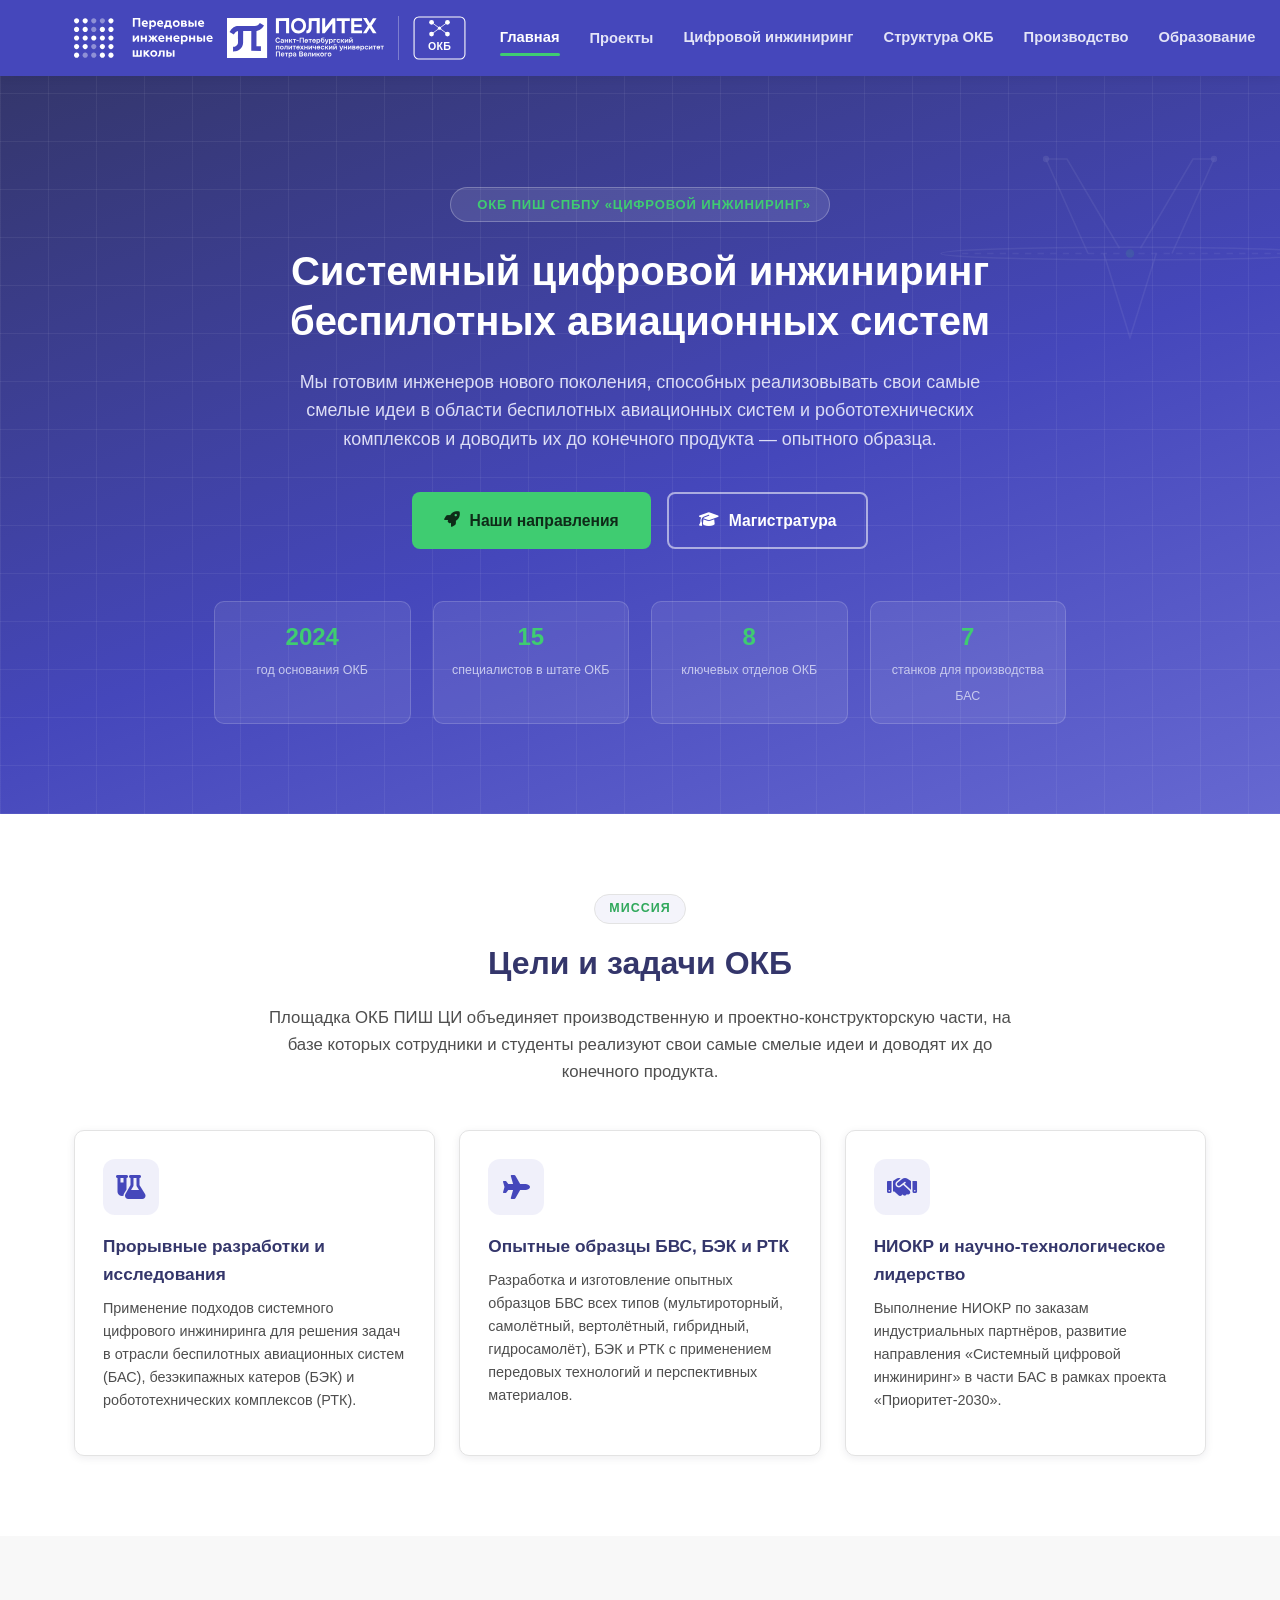
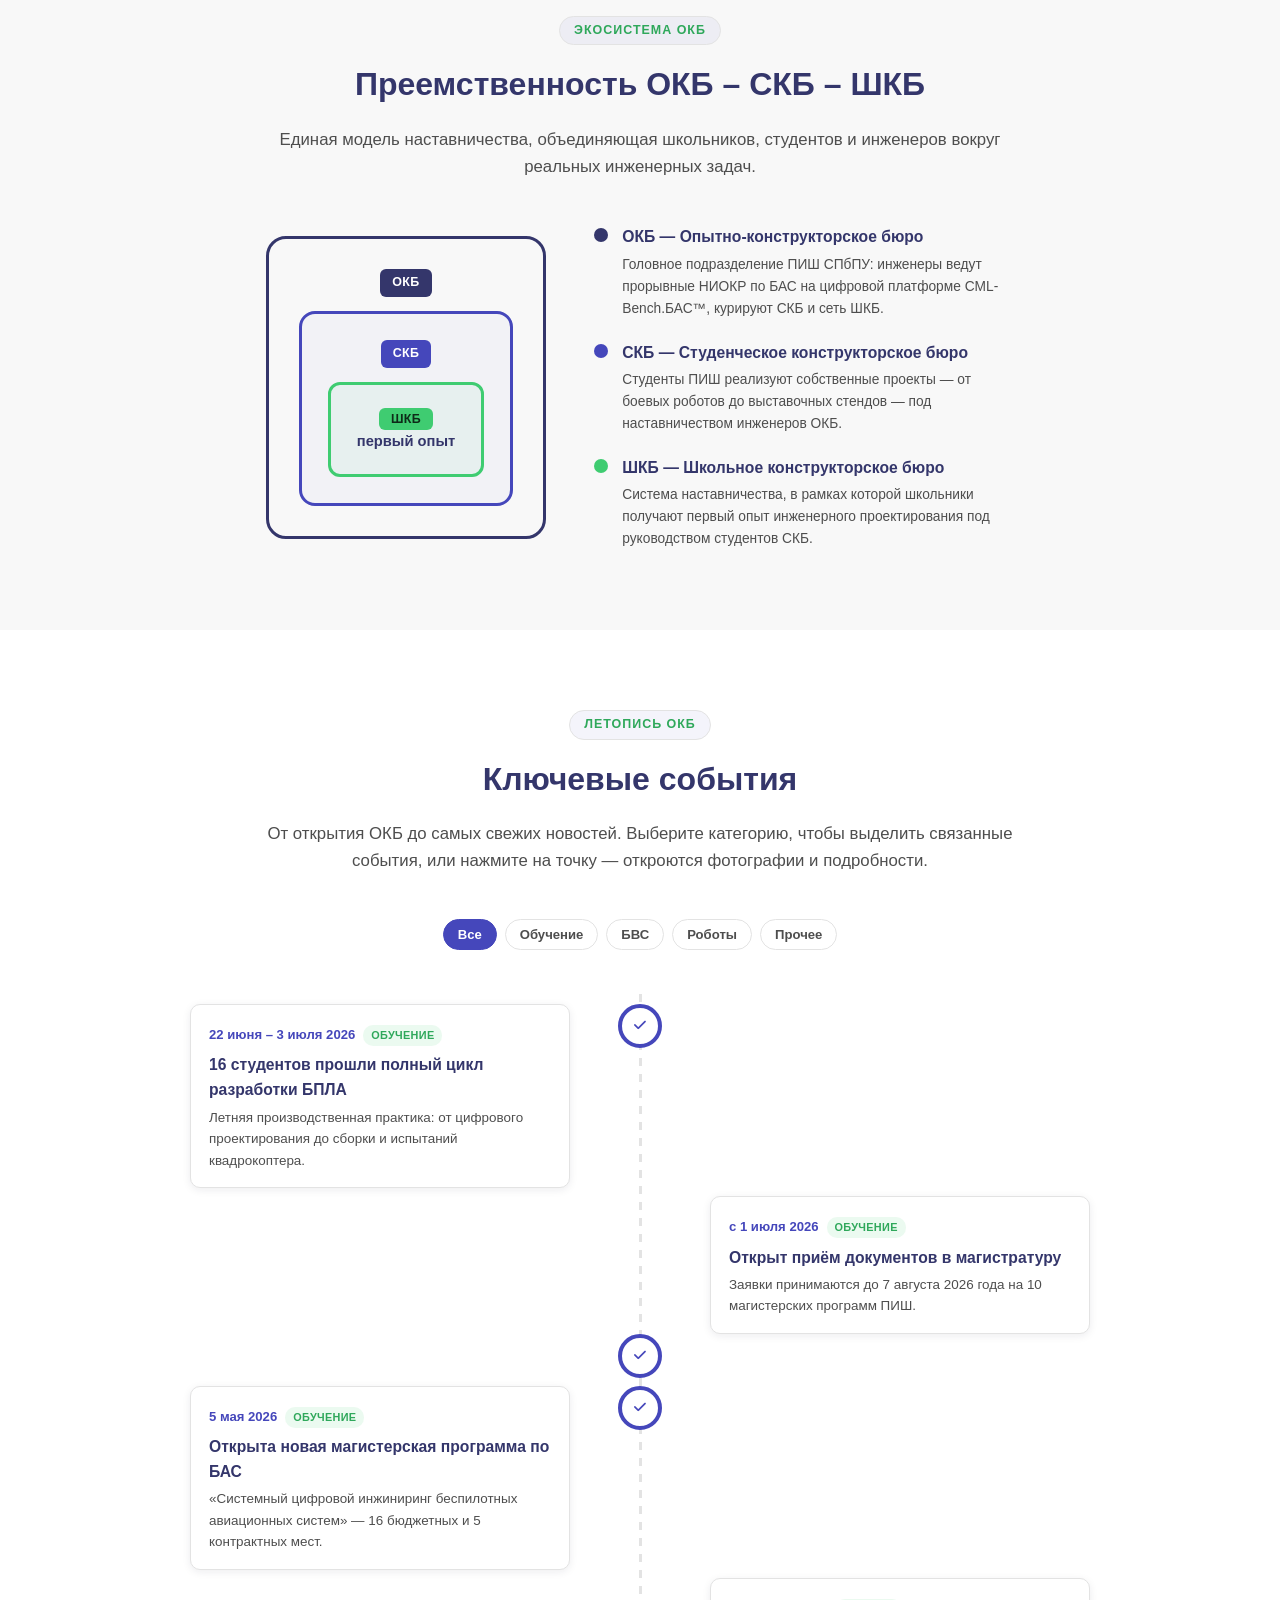
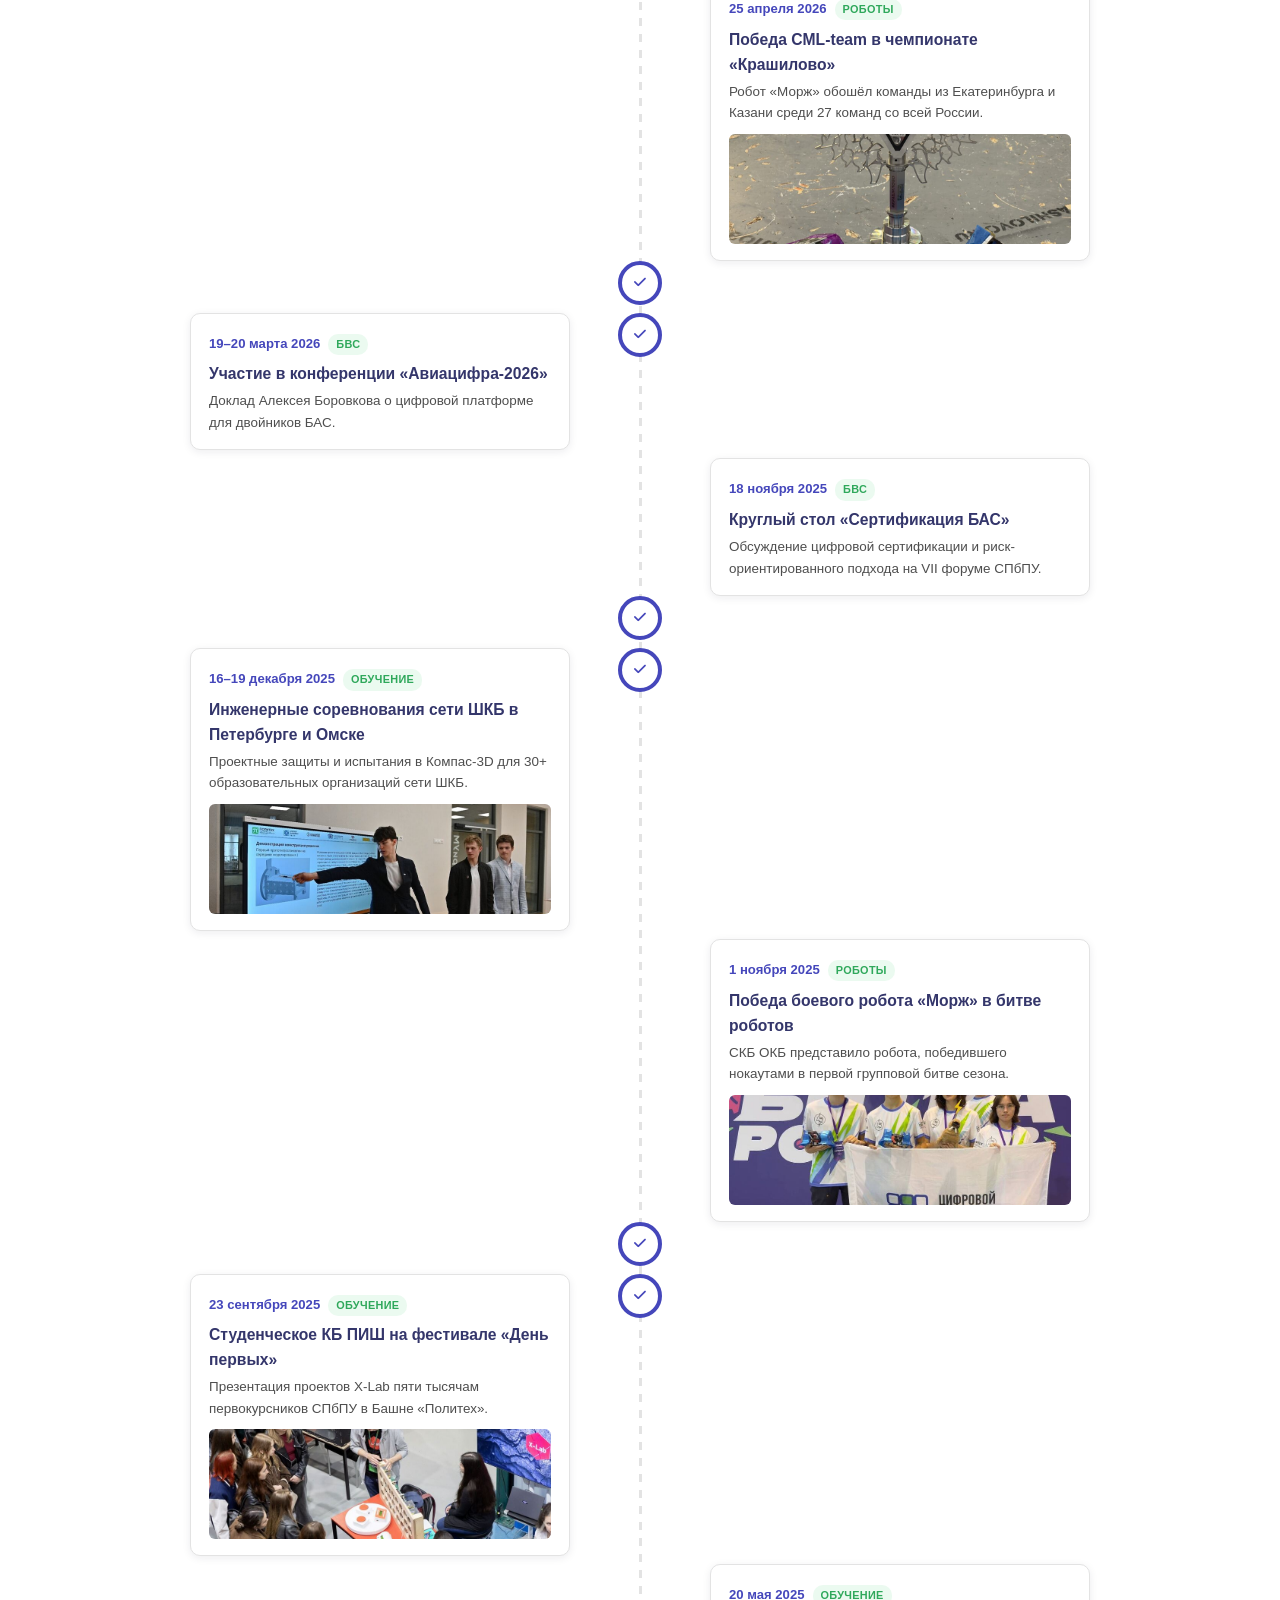
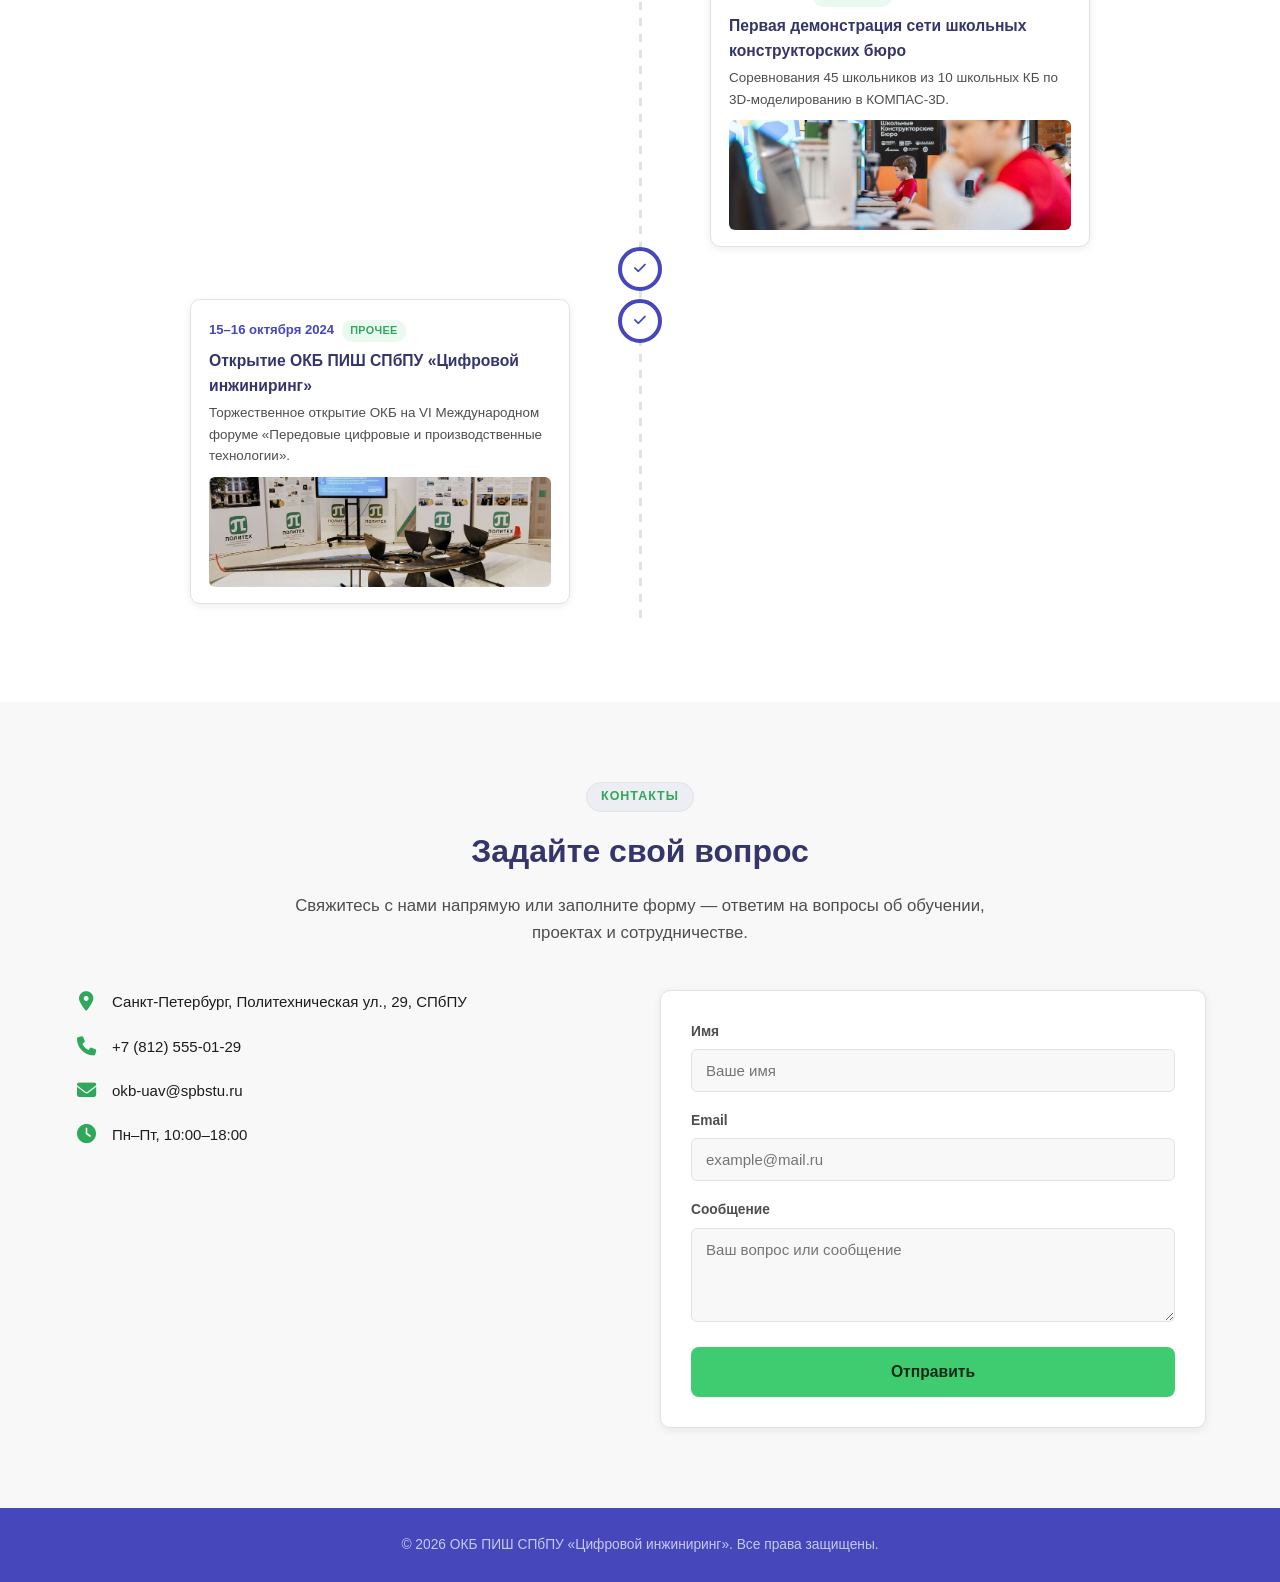
==== index.html @ 3a1af4e1 "Initial commit: сайт ОКБ ПИШ СПбПУ «Цифровой инжиниринг» Многостраничный сайт (index, projects, engi" ====
<!DOCTYPE html>
<html lang="ru">
<head>
<meta charset="UTF-8">
<meta name="viewport" content="width=device-width, initial-scale=1.0">
<title>ОКБ ПИШ СПбПУ «Цифровой инжиниринг» — Главная</title>
<meta name="description" content="ОКБ Передовой инженерной школы СПбПУ «Цифровой инжиниринг»: проекты, летопись, структура, производство и образование в области БАС.">
<link rel="icon" type="image/svg+xml" href="assets/favicon/favicon.svg">
<link rel="alternate icon" href="assets/favicon/favicon.ico">
<link rel="apple-touch-icon" href="assets/favicon/apple-touch-icon.png">
<link rel="manifest" href="assets/favicon/site.webmanifest">
<link rel="canonical" href="https://okb.pish-spbstu.ru/">
<meta property="og:type" content="website">
<meta property="og:site_name" content="ОКБ ПИШ СПбПУ «Цифровой инжиниринг»">
<meta property="og:title" content="ОКБ ПИШ СПбПУ «Цифровой инжиниринг» — Главная">
<meta property="og:description" content="ОКБ Передовой инженерной школы СПбПУ «Цифровой инжиниринг»: проекты, летопись, структура, производство и образование в области БАС.">
<meta property="og:image" content="https://okb.pish-spbstu.ru/assets/img/og-image.png">
<meta property="og:url" content="https://okb.pish-spbstu.ru/">
<meta property="og:locale" content="ru_RU">
<meta name="twitter:card" content="summary_large_image">
<meta name="twitter:title" content="ОКБ ПИШ СПбПУ «Цифровой инжиниринг» — Главная">
<meta name="twitter:description" content="ОКБ Передовой инженерной школы СПбПУ «Цифровой инжиниринг»: проекты, летопись, структура, производство и образование в области БАС.">
<meta name="twitter:image" content="https://okb.pish-spbstu.ru/assets/img/og-image.png">

<link rel="stylesheet" href="https://cdnjs.cloudflare.com/ajax/libs/font-awesome/6.5.1/css/all.min.css">
<link rel="stylesheet" href="assets/css/style.css">
</head>
<body>

<header class="site-header">
  <div class="nav-inner">
    <div class="brand-logos">
      <a href="https://pish.spbstu.ru/" target="_blank" rel="noopener" title="ПИШ СПбПУ"><img src="assets/logos/pish.svg" alt="ПИШ СПбПУ"></a>
      <a href="https://spbstu.ru/" target="_blank" rel="noopener" title="СПбПУ"><img src="assets/logos/spbstu.svg" alt="СПбПУ"></a>
      <a href="index.html" class="okb-logo" title="ОКБ «Цифровой инжиниринг»"><img src="assets/logos/okb.svg" alt="ОКБ"></a>
    </div>
    <nav class="nav-menu" id="navMenu">
      <a href="index.html" class="active">Главная</a>
      <div class="nav-item">
        <a href="projects.html">Проекты</a>
        <button class="nav-caret-btn" type="button" aria-label="Показать направления"><i class="fa-solid fa-chevron-down"></i></button>
        <div class="nav-dropdown">
          <a href="projects.html#uav"><i class="fa-solid fa-plane"></i> Беспилотные летательные аппараты</a>
          <a href="projects.html#robots"><i class="fa-solid fa-robot"></i> Бои роботов</a>
          <a href="projects.html#swarm"><i class="fa-solid fa-diagram-project"></i> Роевые БАС</a>
        </div>
      </div>
      <a href="engineering.html">Цифровой инжиниринг</a>
      <a href="structure.html">Структура ОКБ</a>
      <a href="production.html">Производство</a>
      <a href="education.html">Образование</a>
      <a href="partnership.html">Сотрудничество</a>
    </nav>
    <button class="burger" id="burgerBtn" aria-label="Открыть меню"><span></span><span></span><span></span></button>
  </div>
</header>

<section class="hero" id="hero">
  <svg class="hero-blueprint" viewBox="0 0 400 300" fill="none" xmlns="http://www.w3.org/2000/svg" aria-hidden="true">
    <ellipse cx="200" cy="150" rx="180" ry="6" stroke="rgba(255,255,255,0.4)" stroke-width="1.5"/>
    <path d="M40 150 L360 150" stroke="rgba(255,255,255,0.35)" stroke-width="1.5" stroke-dasharray="6 6"/>
    <path d="M160 150 L120 60 L140 60 L190 145" stroke="rgba(255,255,255,0.4)" stroke-width="1.5"/>
    <path d="M240 150 L280 60 L260 60 L210 145" stroke="rgba(255,255,255,0.4)" stroke-width="1.5"/>
    <path d="M175 150 L200 230 L225 150" stroke="rgba(255,255,255,0.4)" stroke-width="1.5"/>
    <circle cx="200" cy="150" r="4" fill="rgba(63,204,113,0.8)"/>
    <circle cx="120" cy="60" r="3" fill="rgba(255,255,255,0.5)"/>
    <circle cx="280" cy="60" r="3" fill="rgba(255,255,255,0.5)"/>
  </svg>
  <div class="hero-inner">
    <span class="eyebrow"><i class="fa-solid fa-drone"></i> ОКБ ПИШ СПбПУ «Цифровой инжиниринг»</span>
    <h1>Системный цифровой инжиниринг беспилотных авиационных систем</h1>
    <p class="lead">Мы готовим инженеров нового поколения, способных реализовывать свои самые смелые идеи в области беспилотных авиационных систем и робототехнических комплексов и доводить их до конечного продукта — опытного образца.</p>
    <div class="hero-ctas">
      <a href="projects.html" class="btn btn-primary"><i class="fa-solid fa-rocket"></i> Наши направления</a>
      <a href="education.html" class="btn btn-outline"><i class="fa-solid fa-graduation-cap"></i> Магистратура</a>
    </div>
    <div class="hero-stats">
      <div><strong>2024</strong><span>год основания ОКБ</span></div>
      <div><strong>15</strong><span>специалистов в штате ОКБ</span></div>
      <div><strong>8</strong><span>ключевых отделов ОКБ</span></div>
      <div><strong>7</strong><span>станков для производства БАС</span></div>
    </div>
  </div>
</section>

<section class="section" id="goals">
  <div class="container">
    <div class="section-header reveal">
      <span class="eyebrow">Миссия</span>
      <h2>Цели и задачи ОКБ</h2>
      <p>Площадка ОКБ ПИШ ЦИ объединяет производственную и проектно-конструкторскую части, на базе которых сотрудники и студенты реализуют свои самые смелые идеи и доводят их до конечного продукта.</p>
    </div>
    <div class="testbed-grid reveal">
      <div class="testbed-card">
        <div class="testbed-icon"><i class="fa-solid fa-flask-vial"></i></div>
        <h3>Прорывные разработки и исследования</h3>
        <p>Применение подходов системного цифрового инжиниринга для решения задач в отрасли беспилотных авиационных систем (БАС), безэкипажных катеров (БЭК) и робототехнических комплексов (РТК).</p>
      </div>
      <div class="testbed-card">
        <div class="testbed-icon"><i class="fa-solid fa-plane"></i></div>
        <h3>Опытные образцы БВС, БЭК и РТК</h3>
        <p>Разработка и изготовление опытных образцов БВС всех типов (мультироторный, самолётный, вертолётный, гибридный, гидросамолёт), БЭК и РТК с применением передовых технологий и перспективных материалов.</p>
      </div>
      <div class="testbed-card">
        <div class="testbed-icon"><i class="fa-solid fa-handshake"></i></div>
        <h3>НИОКР и научно-технологическое лидерство</h3>
        <p>Выполнение НИОКР по заказам индустриальных партнёров, развитие направления «Системный цифровой инжиниринг» в части БАС в рамках проекта «Приоритет-2030».</p>
      </div>
    </div>
  </div>
</section>

<section class="section section-alt" id="succession">
  <div class="container">
    <div class="section-header reveal">
      <span class="eyebrow">Экосистема ОКБ</span>
      <h2>Преемственность ОКБ – СКБ – ШКБ</h2>
      <p>Единая модель наставничества, объединяющая школьников, студентов и инженеров вокруг реальных инженерных задач.</p>
    </div>
    <div class="succession reveal">
      <div class="succession-viz">
        <div class="succession-box">
          <span class="succession-tag">ОКБ</span>
          <div class="succession-mid">
            <span class="succession-tag">СКБ</span>
            <div class="succession-inner">
              <span class="succession-tag">ШКБ</span>
              <strong>первый опыт</strong>
            </div>
          </div>
        </div>
      </div>
      <div class="succession-desc">
        <div class="succession-desc-item">
          <span class="succession-desc-dot"></span>
          <div>
            <h4>ОКБ — Опытно-конструкторское бюро</h4>
            <p>Головное подразделение ПИШ СПбПУ: инженеры ведут прорывные НИОКР по БАС на цифровой платформе CML-Bench.БАС™, курируют СКБ и сеть ШКБ.</p>
          </div>
        </div>
        <div class="succession-desc-item">
          <span class="succession-desc-dot"></span>
          <div>
            <h4>СКБ — Студенческое конструкторское бюро</h4>
            <p>Студенты ПИШ реализуют собственные проекты — от боевых роботов до выставочных стендов — под наставничеством инженеров ОКБ.</p>
          </div>
        </div>
        <div class="succession-desc-item">
          <span class="succession-desc-dot"></span>
          <div>
            <h4>ШКБ — Школьное конструкторское бюро</h4>
            <p>Система наставничества, в рамках которой школьники получают первый опыт инженерного проектирования под руководством студентов СКБ.</p>
          </div>
        </div>
      </div>
    </div>
  </div>
</section>

<section class="section" id="chronicle">
  <div class="container">
    <div class="section-header reveal">
      <span class="eyebrow">Летопись ОКБ</span>
      <h2>Ключевые события</h2>
      <p>От открытия ОКБ до самых свежих новостей. Выберите категорию, чтобы выделить связанные события, или нажмите на точку — откроются фотографии и подробности.</p>
    </div>
    <div class="timeline-filter reveal" id="timelineFilter"></div>
    <div class="timeline-snake reveal" id="timelineSnake"></div>
  </div>
</section>

<section class="section section-alt" id="contacts">
  <div class="container">
    <div class="section-header reveal">
      <span class="eyebrow">Контакты</span>
      <h2>Задайте свой вопрос</h2>
      <p>Свяжитесь с нами напрямую или заполните форму — ответим на вопросы об обучении, проектах и сотрудничестве.</p>
    </div>
    <div class="contact-grid reveal">
      <div class="contact-info">
        <ul>
          <li><i class="fa-solid fa-location-dot"></i> Санкт-Петербург, Политехническая ул., 29, СПбПУ</li>
          <li><i class="fa-solid fa-phone"></i> +7 (812) 555-01-29</li>
          <li><i class="fa-solid fa-envelope"></i> okb-uav@spbstu.ru</li>
          <li><i class="fa-solid fa-clock"></i> Пн–Пт, 10:00–18:00</li>
        </ul>
      </div>
      <form class="contact-form" id="contactForm" novalidate>
        <div class="form-group">
          <label for="cf-name">Имя</label>
          <input type="text" id="cf-name" name="name" required placeholder="Ваше имя">
        </div>
        <div class="form-group">
          <label for="cf-email">Email</label>
          <input type="email" id="cf-email" name="email" required placeholder="example@mail.ru">
        </div>
        <div class="form-group">
          <label for="cf-msg">Сообщение</label>
          <textarea id="cf-msg" name="message" rows="4" required placeholder="Ваш вопрос или сообщение"></textarea>
        </div>
        <button type="submit" class="btn btn-primary" style="width:100%;justify-content:center;">Отправить</button>
        <div class="form-msg" id="formMsg"></div>
      </form>
    </div>
  </div>
</section>

<footer class="site-footer">
  <div class="container">
    <p class="copyright">© 2026 ОКБ ПИШ СПбПУ «Цифровой инжиниринг». Все права защищены.</p>
  </div>
</footer>

<div class="modal-overlay" id="modalOverlay">
  <div class="modal" id="modalContent" role="dialog" aria-modal="true">
    <button class="modal-close" id="modalClose" aria-label="Закрыть"><i class="fa-solid fa-xmark"></i></button>
    <div id="modalBody"></div>
  </div>
</div>

<script src="assets/js/main.js"></script>
<script>
/* ========================================================================
   ЛЕТОПИСЬ ОКБ — реальные новости pish.spbstu.ru (снейк-хронология, с конца)
======================================================================== */
const categories = [
  {id:'all', label:'Все'},
  {id:'training', label:'Обучение'},
  {id:'uav', label:'БВС'},
  {id:'robots', label:'Роботы'},
  {id:'other', label:'Прочее'}
];

const milestones = [
  {
    date:'22 июня – 3 июля 2026', sort:'2026-07-10', category:'training',
    title:'16 студентов прошли полный цикл разработки БПЛА',
    short:'Летняя производственная практика: от цифрового проектирования до сборки и испытаний квадрокоптера.',
    full:'В ОКБ ПИШ СПбПУ прошла летняя производственная практика для 16 студентов третьего курса бакалавриата. Участники прошли все ключевые этапы создания высокотехнологичного продукта — от цифрового проектирования до сборки и испытаний готового прототипа квадрокоптера, освоив 3D-моделирование в КОМПАС-3D, конечно-элементный анализ, работу с композиционными материалами и аддитивные технологии. Практика завершилась успешным тестовым запуском разработанного устройства.'
  },
  {
    date:'с 1 июля 2026', sort:'2026-07-01', category:'training',
    title:'Открыт приём документов в магистратуру',
    short:'Заявки принимаются до 7 августа 2026 года на 10 магистерских программ ПИШ.',
    full:'Передовая инженерная школа СПбПУ объявила о начале приёма документов на магистерские программы — заявки принимаются до 7 августа 2026 года. Школа предлагает обучение по 10 магистерским программам, разработанным совместно с ведущими индустриальными партнёрами. Особенность обучения — уже со второго семестра студенты начинают работать над реальными проектами и могут трудоустроиться в высокотехнологичные компании параллельно с учёбой.'
  },
  {
    date:'5 мая 2026', sort:'2026-05-05', category:'training',
    title:'Открыта новая магистерская программа по БАС',
    short:'«Системный цифровой инжиниринг беспилотных авиационных систем» — 16 бюджетных и 5 контрактных мест.',
    full:'ПИШ СПбПУ «Цифровой инжиниринг» объявила о запуске новой магистерской программы «Системный цифровой инжиниринг беспилотных авиационных систем». Обучение начнётся с 1 сентября 2026 года по двум направлениям подготовки — прикладной механике и организации наукоёмких производств. Программа рассчитана на два года и сочетает фундаментальную инженерную подготовку с углублённым изучением цифровых технологий. Выделено 16 бюджетных и 5 контрактных мест.'
  },
  {
    date:'25 апреля 2026', sort:'2026-04-25', category:'robots',
    title:'Победа CML-team в чемпионате «Крашилово»',
    thumb:'assets/img/robots/robots-trophy.jpg',
    gallery:['assets/img/robots/robots-trophy.jpg','assets/img/robots/robots-battle.jpg'],
    short:'Робот «Морж» обошёл команды из Екатеринбурга и Казани среди 27 команд со всей России.',
    full:'Команда CML-team из ПИШ СПбПУ победила в чемпионате по спортивным боям роботов категории до 1,5 кг, который состоялся в городе Пушкин. Робот «Морж» продемонстрировал надёжность конструкции и точность управления, обойдя команды из Екатеринбурга и Казани. На чемпионате собрались 27 команд со всей России. По словам участников, кубок «напоминает, что победа добывается упорным трудом, бессонными ночами в мастерской над роботами перед выходом на арену».'
  },
  {
    date:'19–20 марта 2026', sort:'2026-03-19', category:'uav',
    title:'Участие в конференции «Авиацифра-2026»',
    short:'Доклад Алексея Боровкова о цифровой платформе для двойников БАС.',
    full:'Команда ПИШ СПбПУ «Цифровой инжиниринг» приняла участие в деловой программе всероссийской конференции «Авиацифра-2026» в Санкт-Петербурге, объединившей представителей авиаотрасли, разработчиков цифровых технологий и государственные органы. Главный конструктор СПбПУ Алексей Боровков выступил с докладом о создании цифровой платформы для разработки цифровых двойников БАС, а старший преподаватель Владислав Терещенко представил опыт геймификации в подготовке кадров авиационной отрасли.'
  },
  {
    date:'18 ноября 2025', sort:'2025-11-18', category:'uav',
    title:'Круглый стол «Сертификация БАС»',
    short:'Обсуждение цифровой сертификации и риск-ориентированного подхода на VII форуме СПбПУ.',
    full:'На VII Всероссийском форуме «Передовые цифровые и производственные технологии» в СПбПУ прошёл круглый стол, посвящённый сертификации беспилотных летательных аппаратов. Участники обсудили способы сокращения сроков и стоимости сертификации БАС, внедрение риск-ориентированного подхода с дифференциацией требований в зависимости от класса аппарата. Ключевой темой стало использование цифровых двойников и виртуальных испытательных полигонов для повышения эффективности и надёжности сертификационных процедур.'
  },
  {
    date:'16–19 декабря 2025', sort:'2025-12-16', category:'training',
    title:'Инженерные соревнования сети ШКБ в Петербурге и Омске',
    thumb:'assets/img/timeline/m5-shkb2-1.jpg',
    gallery:['assets/img/timeline/m5-shkb2-1.jpg','assets/img/timeline/m5-shkb2-2.jpg'],
    short:'Проектные защиты и испытания в Компас-3D для 30+ образовательных организаций сети ШКБ.',
    full:'В Санкт-Петербурге и Омске прошла серия инженерных соревнований среди участников сети Школьных конструкторских бюро (ШКБ). Мероприятия включали командные защиты проектов и индивидуальные испытания по проектированию в системе Компас-3D. Проект реализуется Передовой инженерной школой «Цифровой инжиниринг» СПбПУ совместно с ГБНОУ «Академия технического творчества и цифровых технологий» при поддержке Правительства Санкт-Петербурга. В проекте участвуют 30 образовательных организаций Санкт-Петербурга и 3 организации Омска.'
  },
  {
    date:'1 ноября 2025', sort:'2025-11-01', category:'robots',
    title:'Победа боевого робота «Морж» в битве роботов',
    thumb:'assets/img/timeline/m4-robot-1.jpg',
    gallery:['assets/img/timeline/m4-robot-1.jpg','assets/img/robots/robots-stage.jpg'],
    short:'СКБ ОКБ представило робота, победившего нокаутами в первой групповой битве сезона.',
    full:'В Екатеринбурге на выставочном центре «Екатеринбург-ЭКСПО» состоялся четвёртый отборочный этап Международного чемпионата по битве роботов сезона 2025. Впервые была проведена групповая битва семи роботов весом до 1,5 кг. Боевой робот «Морж», разработанный в СКБ ОКБ ПИШ СПбПУ «Цифровой инжиниринг», одержал уверенную победу нокаутами. Комментаторы прямой трансляции назвали его «Большим синим Другом».'
  },
  {
    date:'23 сентября 2025', sort:'2025-09-23', category:'training',
    title:'Студенческое КБ ПИШ на фестивале «День первых»',
    thumb:'assets/img/timeline/m3-den-1.jpg',
    gallery:['assets/img/timeline/m3-den-1.jpg','assets/img/timeline/m3-den-2.jpg'],
    short:'Презентация проектов X-Lab пяти тысячам первокурсников СПбПУ в Башне «Политех».',
    full:'Студенческое конструкторское бюро ПИШ СПбПУ участвовало в университетском фестивале «День первых», представив проекты на станции «Шаг к будущему» в Башне «Политех». Мероприятие собрало 5000 студентов-первокурсников. Команда рассказала о проектах в рамках практикума «X-Lab»: арт-объект «часы из часов», реабилитационное устройство (совместно со школьными КБ) и выставочная платформа.'
  },
  {
    date:'20 мая 2025', sort:'2025-05-20', category:'training',
    title:'Первая демонстрация сети школьных конструкторских бюро',
    thumb:'assets/img/timeline/m2-shkb1-1.jpg',
    gallery:['assets/img/timeline/m2-shkb1-1.jpg','assets/img/timeline/m2-shkb1-2.jpg'],
    short:'Соревнования 45 школьников из 10 школьных КБ по 3D-моделированию в КОМПАС-3D.',
    full:'На площадке Академии цифровых технологий состоялись соревнования среди команд школьных конструкторских бюро (ШКБ), координируемых Передовой инженерной школой СПбПУ. В мероприятии участвовало 45 школьников из 10 ШКБ. Победителем личного зачёта стал Георгий Петровский, в командном зачёте первое место заняла ГБОУ СОШ № 258 Колпинского района.'
  },
  {
    date:'15–16 октября 2024', sort:'2024-10-15', category:'other',
    title:'Открытие ОКБ ПИШ СПбПУ «Цифровой инжиниринг»',
    thumb:'assets/img/timeline/m1-open-1.jpg',
    gallery:['assets/img/timeline/m1-open-1.jpg','assets/img/timeline/m1-open-2.jpg','assets/img/timeline/m1-open-3.jpg'],
    short:'Торжественное открытие ОКБ на VI Международном форуме «Передовые цифровые и производственные технологии».',
    full:'Во время VI Международного форума «Передовые цифровые и производственные технологии» в СПбПУ состоялось торжественное открытие нового Опытно-конструкторского бюро. Руководитель ОКБ подчеркнул: «На площадке нового ОКБ мы планируем разрабатывать опытные образцы БПЛА всех типов: мультироторный, самолётный, вертолётный, гибридный и др.». Новое подразделение оснащено современным оборудованием и рассчитано на одновременную работу 30 инженеров и студентов.'
  }
];

let activeCategory = 'all';

function renderTimelineFilter(){
  const el = document.getElementById('timelineFilter');
  el.innerHTML = categories.map(c => `
    <button class="filter-chip${c.id==='all'?' active':''}" data-cat="${c.id}">${c.label}</button>
  `).join('');
}

function renderTimeline(){
  const el = document.getElementById('timelineSnake');
  el.innerHTML = milestones.map((m,i) => `
    <div class="tl-row ${i % 2 === 0 ? 'tl-left' : 'tl-right'}" data-idx="${i}" data-category="${m.category}">
      <div class="tl-card-wrap">
        <div class="tl-card">
          <span class="tl-date">${m.date}</span><span class="tl-cat">${categories.find(c=>c.id===m.category).label}</span>
          <h5>${m.title}</h5>
          <p>${m.short}</p>
          ${m.thumb ? `<img class="tl-thumb" src="${m.thumb}" alt="${m.title}" loading="lazy">` : ''}
        </div>
      </div>
      <div class="tl-node"><i class="fa-solid fa-check"></i></div>
    </div>
  `).join('');
}

function buildMilestoneModal(idx){
  const m = milestones[idx];
  return `
    <h3>${m.title}</h3>
    <div class="modal-sub"><i class="fa-solid fa-calendar-days"></i> ${m.date} · ${categories.find(c=>c.id===m.category).label}</div>
    ${m.gallery ? `<div class="modal-gallery">${m.gallery.map(g=>`<img src="${g}" alt="${m.title}" loading="lazy">`).join('')}</div>` : ''}
    <p style="font-size:.92rem;color:var(--color-text-muted);">${m.full}</p>
  `;
}

document.addEventListener('click', (e) => {
  const filterBtn = e.target.closest('#timelineFilter .filter-chip');
  if(filterBtn){
    activeCategory = filterBtn.dataset.cat;
    document.querySelectorAll('#timelineFilter .filter-chip').forEach(b => b.classList.toggle('active', b === filterBtn));
    document.querySelectorAll('.tl-row').forEach(row => {
      const match = activeCategory === 'all' || row.dataset.category === activeCategory;
      row.classList.toggle('tl-dim', !match);
      row.classList.toggle('tl-match', match && activeCategory !== 'all');
    });
    return;
  }
  const tlRow = e.target.closest('.tl-row');
  if(tlRow){
    openModal(buildMilestoneModal(Number(tlRow.dataset.idx)));
  }
});

document.addEventListener('DOMContentLoaded', () => {
  renderTimelineFilter();
  renderTimeline();
  document.querySelectorAll('.tl-row').forEach(el => el.classList.add('reveal','visible'));
});
</script>
</body>
</html>
---- assets/css/style.css ----
/* ===================== ROOT / RESET ===================== */
:root{
  --color-primary:#4547BB;
  --color-primary-dark:#34366B;
  --color-primary-light:#6668D1;
  --color-accent:#3FCC71;
  --color-accent-dark:#2FA85B;
  --color-bg:#FFFFFF;
  --color-bg-alt:#F8F8F8;
  --color-bg-alt2:#EBEBEB;
  --color-white:#FFFFFF;
  --color-text:#1D1D1D;
  --color-text-muted:#4E4E4E;
  --color-text-faint:#8A8A8A;
  --color-border:#E3E3E3;
  --status-ready:#2FA85B;
  --status-testing:#C98A00;
  --status-design:#4547BB;
  --shadow-sm:0 2px 8px rgba(20,20,50,0.08);
  --shadow-md:0 8px 26px rgba(20,20,50,0.14);
  --radius:10px;
  --font-main:Arial,Helvetica,sans-serif;
  --font-heading:Verdana,Geneva,sans-serif;
}

*,*::before,*::after{box-sizing:border-box;}
html{scroll-behavior:smooth;}
body{
  margin:0;
  font-family:var(--font-main);
  color:var(--color-text);
  background:var(--color-bg);
  line-height:1.6;
  -webkit-font-smoothing:antialiased;
}
h1,h2,h3,h4,h5{margin:0 0 .5em;font-weight:700;color:var(--color-primary-dark);font-family:var(--font-heading);}
p{margin:0 0 1em;}
a{color:inherit;}
img,svg{max-width:100%;display:block;}
button{font-family:inherit;cursor:pointer;}
ul{list-style:none;margin:0;padding:0;}
.container{max-width:1180px;margin:0 auto;padding:0 24px;}
.section{padding:80px 0;}
.section-alt{background:var(--color-bg-alt);}
.section-header{max-width:760px;margin:0 auto 44px;text-align:center;}
.section-header .eyebrow{
  display:inline-block;
  color:var(--color-accent-dark);
  background:rgba(69,71,187,0.06);
  border:1px solid var(--color-border);
  padding:4px 14px;
  border-radius:20px;
  font-size:.78rem;
  font-weight:700;
  letter-spacing:.08em;
  text-transform:uppercase;
  margin-bottom:14px;
  font-family:var(--font-main);
}
.section-header h2{font-size:2rem;}
.section-header p{color:var(--color-text-muted);font-size:1.05rem;}

/* ===================== SCROLL REVEAL ===================== */
.reveal{opacity:0;transform:translateY(28px);transition:opacity .7s ease,transform .7s ease;}
.reveal.visible{opacity:1;transform:translateY(0);}

/* ===================== HEADER / NAV ===================== */
header.site-header{
  position:sticky;top:0;z-index:1000;
  background:var(--color-primary);
  box-shadow:var(--shadow-sm);
}
.nav-inner{
  max-width:1180px;margin:0 auto;padding:0 24px;
  display:flex;align-items:center;justify-content:space-between;
  height:76px;gap:20px;
}
.brand-logos{display:flex;align-items:center;gap:14px;flex-shrink:0;}
.brand-logos a{display:flex;align-items:center;height:40px;}
.brand-logos img{height:40px;width:auto;}
.brand-logos .okb-logo{height:44px;padding-left:14px;border-left:1px solid rgba(255,255,255,0.3);}
.brand-logos .okb-logo img{height:44px;}

nav.nav-menu{display:flex;align-items:center;gap:2px;}
nav.nav-menu a{
  color:#E3E4F7;text-decoration:none;font-size:.92rem;font-weight:700;
  padding:10px 14px;border-radius:6px;transition:background .2s,color .2s;
  white-space:nowrap;position:relative;font-family:var(--font-main);
}
nav.nav-menu a:hover{background:rgba(255,255,255,0.1);color:var(--color-white);}
nav.nav-menu a.active{color:var(--color-white);}
nav.nav-menu a.active::after{
  content:"";position:absolute;left:14px;right:14px;bottom:4px;height:3px;
  background:var(--color-accent);border-radius:2px;
}

/* ---------- Выпадающее меню «Проекты» ---------- */
.nav-item{position:relative;}
.nav-item .nav-caret{font-size:.6rem;margin-left:5px;}
.nav-caret-btn{display:none;background:none;border:none;color:#E3E4F7;padding:8px 10px;}
.nav-dropdown{
  position:absolute;top:calc(100% + 6px);left:0;min-width:260px;
  background:var(--color-white);border-radius:8px;box-shadow:var(--shadow-md);
  padding:8px;opacity:0;visibility:hidden;transform:translateY(6px);
  transition:opacity .18s,transform .18s,visibility .18s;z-index:1100;
}
.nav-item:hover .nav-dropdown,.nav-item:focus-within .nav-dropdown{
  opacity:1;visibility:visible;transform:translateY(0);
}
.nav-dropdown a{
  display:flex;align-items:center;gap:10px;color:var(--color-text);
  padding:10px 12px;border-radius:6px;font-size:.86rem;font-weight:700;
  transition:background .15s,color .15s;
}
.nav-item .nav-dropdown a:hover{background:rgba(29,78,216,0.1);color:#1D4ED8;}
.nav-dropdown a i{color:var(--color-accent-dark);width:16px;text-align:center;transition:color .15s;}
.nav-item .nav-dropdown a:hover i{color:#1D4ED8;}
@media (max-width:1080px){
  .nav-item{display:flex;align-items:stretch;flex-wrap:wrap;}
  .nav-item a:first-child{flex:1;}
  .nav-caret-btn{display:flex;align-items:center;}
  .nav-dropdown{
    position:static;box-shadow:none;background:rgba(255,255,255,0.06);
    opacity:1;visibility:visible;transform:none;display:none;margin:0 12px 6px;width:100%;
    order:3;
  }
  .nav-item.dropdown-open .nav-dropdown{display:block;}
  .nav-dropdown a{color:#E3E4F7;}
  .nav-dropdown a:hover{background:rgba(255,255,255,0.1);color:#fff;}
}

.burger{
  display:none;flex-direction:column;gap:5px;background:none;border:none;padding:8px;flex-shrink:0;
}
.burger span{width:26px;height:2px;background:var(--color-white);border-radius:2px;transition:transform .25s,opacity .25s;}
.burger.open span:nth-child(1){transform:translateY(7px) rotate(45deg);}
.burger.open span:nth-child(2){opacity:0;}
.burger.open span:nth-child(3){transform:translateY(-7px) rotate(-45deg);}

/* ===================== BUTTONS ===================== */
.btn{
  display:inline-flex;align-items:center;gap:10px;
  padding:14px 30px;border-radius:8px;font-weight:700;font-size:.98rem;
  text-decoration:none;border:2px solid transparent;transition:transform .18s,box-shadow .18s,background .18s;
  font-family:var(--font-main);
}
.btn:hover{transform:translateY(-2px);}
.btn-primary{background:var(--color-accent);color:#0E2B18;}
.btn-primary:hover{background:var(--color-accent-dark);box-shadow:0 8px 20px rgba(63,204,113,0.35);}
.btn-outline{background:transparent;border-color:rgba(255,255,255,0.55);color:var(--color-white);}
.btn-outline:hover{background:rgba(255,255,255,0.12);}
.btn-detail{
  display:inline-flex;align-items:center;gap:8px;
  background:var(--color-primary);color:var(--color-white);
  border:none;padding:10px 20px;border-radius:6px;font-size:.88rem;font-weight:700;
  transition:background .2s;font-family:var(--font-main);
}
.btn-detail:hover{background:var(--color-primary-dark);}

/* ===================== PAGE HERO (secondary pages) ===================== */
.page-hero{
  background:linear-gradient(135deg,var(--color-primary) 0%,var(--color-primary-dark) 100%);
  color:var(--color-white);padding:64px 0;
}
.page-hero .eyebrow{
  display:inline-block;background:rgba(255,255,255,0.12);border:1px solid rgba(255,255,255,0.3);
  padding:5px 16px;border-radius:20px;font-size:.8rem;font-weight:700;letter-spacing:.06em;
  text-transform:uppercase;margin-bottom:16px;color:var(--color-accent);
}
.page-hero h1{color:var(--color-white);font-size:2.1rem;margin-bottom:10px;}
.page-hero p{color:#DCDDF5;max-width:680px;margin:0;font-size:1.02rem;}
.page-note{
  background:rgba(63,204,113,0.08);border:1px dashed var(--color-accent-dark);
  color:var(--color-text-muted);padding:14px 20px;border-radius:8px;font-size:.88rem;margin-bottom:40px;
}

/* ===================== HOME HERO ===================== */
.hero{
  position:relative;overflow:hidden;
  background:linear-gradient(160deg,var(--color-primary-dark) 0%,var(--color-primary) 55%,var(--color-primary-light) 100%);
  color:var(--color-white);padding:110px 0 90px;
}
.hero::before{
  content:"";position:absolute;inset:0;
  background-image:
    repeating-linear-gradient(0deg, rgba(255,255,255,0.06) 0px, rgba(255,255,255,0.06) 1px, transparent 1px, transparent 48px),
    repeating-linear-gradient(90deg, rgba(255,255,255,0.06) 0px, rgba(255,255,255,0.06) 1px, transparent 1px, transparent 48px);
  pointer-events:none;
}
.hero-inner{position:relative;z-index:2;max-width:900px;margin:0 auto;padding:0 24px;text-align:center;}
.hero-blueprint{position:absolute;right:-60px;top:20px;width:420px;opacity:.16;z-index:1;pointer-events:none;}
.hero .eyebrow{
  display:inline-flex;align-items:center;gap:8px;
  background:rgba(255,255,255,0.1);border:1px solid rgba(255,255,255,0.25);
  padding:6px 18px;border-radius:24px;font-size:.82rem;letter-spacing:.06em;text-transform:uppercase;
  margin-bottom:24px;color:var(--color-accent);font-weight:700;
}
.hero h1{color:var(--color-white);font-size:2.5rem;line-height:1.25;margin-bottom:22px;}
.hero p.lead{color:#DCDDF5;font-size:1.12rem;max-width:720px;margin:0 auto 38px;}
.hero-ctas{display:flex;gap:16px;justify-content:center;flex-wrap:wrap;}
.hero-stats{
  display:grid;grid-template-columns:repeat(4,1fr);gap:22px;
  max-width:900px;margin:52px auto 0;position:relative;z-index:2;
}
.hero-stats div{
  background:rgba(255,255,255,0.08);border:1px solid rgba(255,255,255,0.16);
  border-radius:var(--radius);padding:16px 8px;text-align:center;
}
.hero-stats strong{display:block;font-size:1.5rem;color:var(--color-accent);font-family:var(--font-heading);}
.hero-stats span{font-size:.78rem;color:#C7C9EE;}

/* ===================== STATUS BADGE ===================== */
.status{
  display:inline-flex;align-items:center;gap:6px;
  padding:5px 12px;border-radius:20px;font-size:.76rem;font-weight:700;
  text-transform:uppercase;letter-spacing:.03em;
}
.status .dot{width:8px;height:8px;border-radius:50%;}
.status-ready{background:rgba(47,168,91,0.1);color:var(--status-ready);}
.status-ready .dot{background:var(--status-ready);}
.status-testing{background:rgba(201,138,0,0.1);color:var(--status-testing);}
.status-testing .dot{background:var(--status-testing);}
.status-design{background:rgba(69,71,187,0.1);color:var(--status-design);}
.status-design .dot{background:var(--status-design);}
.status-init{background:rgba(138,138,138,0.14);color:#6B6B6B;}
.status-init .dot{background:#8A8A8A;}
.status-manufacturing{background:rgba(217,119,6,0.1);color:#B45F04;}
.status-manufacturing .dot{background:#D97706;}

/* ===================== ЛЕТОПИСЬ ОКБ — змейка ===================== */
.timeline-filter{display:flex;flex-wrap:wrap;gap:8px;justify-content:center;margin-bottom:44px;}

.timeline-snake{position:relative;max-width:900px;margin:0 auto;padding:10px 0;}
.timeline-snake::before{
  content:"";position:absolute;top:0;bottom:0;left:50%;width:3px;margin-left:-1.5px;
  background:repeating-linear-gradient(var(--color-border) 0 8px, transparent 8px 16px);
}
.tl-row{display:grid;grid-template-columns:1fr 44px 1fr;align-items:start;margin-bottom:8px;}
.tl-row .tl-card-wrap{grid-column:1;}
.tl-row.tl-right .tl-card-wrap{grid-column:3;}
.tl-row .tl-node{
  grid-column:2;width:44px;height:44px;border-radius:50%;background:var(--color-white);
  border:4px solid var(--color-primary);display:flex;align-items:center;justify-content:center;
  position:relative;z-index:2;transition:transform .2s,border-color .2s;cursor:pointer;
}
.tl-row .tl-node i{font-size:.85rem;color:var(--color-primary);}
.tl-row:hover .tl-node{transform:scale(1.1);border-color:var(--color-accent);}
.tl-row.tl-planned .tl-node{border-style:dashed;border-color:var(--color-text-faint);}
.tl-row.tl-planned .tl-node i{color:var(--color-text-faint);}

.tl-card{
  background:var(--color-white);border:1px solid var(--color-border);border-radius:var(--radius);
  padding:16px 18px;box-shadow:var(--shadow-sm);cursor:pointer;transition:box-shadow .2s,transform .2s,opacity .2s;
  max-width:380px;
}
.tl-row.tl-right .tl-card{margin-left:auto;}
.tl-card:hover{box-shadow:var(--shadow-md);transform:translateY(-2px);}
.tl-card .tl-date{font-weight:700;color:var(--color-primary);font-size:.82rem;font-family:var(--font-heading);}
.tl-card .tl-cat{
  display:inline-block;margin-left:8px;font-size:.68rem;font-weight:700;text-transform:uppercase;
  letter-spacing:.03em;color:var(--color-accent-dark);background:rgba(63,204,113,0.1);padding:2px 8px;border-radius:10px;
}
.tl-card h5{font-size:.98rem;margin:6px 0 4px;color:var(--color-primary-dark);}
.tl-card p{margin:0;font-size:.84rem;color:var(--color-text-muted);}
.tl-card .tl-thumb{width:100%;height:110px;object-fit:cover;border-radius:6px;margin-top:10px;}
.tl-row.tl-planned .tl-card{border-style:dashed;background:var(--color-bg-alt);}
.tl-row.tl-planned .tl-card .tl-date{color:var(--color-text-faint);}

.tl-row.tl-dim{opacity:.32;}
.tl-row.tl-match .tl-card{border-color:var(--color-accent);box-shadow:0 0 0 3px rgba(63,204,113,0.18);}
.tl-row.tl-match .tl-node{border-color:var(--color-accent);}

@media (max-width:760px){
  .timeline-snake::before{left:22px;margin-left:-1.5px;}
  .tl-row,.tl-row.tl-right{grid-template-columns:44px 1fr;}
  .tl-row .tl-card-wrap,.tl-row.tl-right .tl-card-wrap{grid-column:2;}
  .tl-row .tl-node{grid-column:1;}
  .tl-row.tl-right .tl-card{margin-left:0;}
  .tl-card{max-width:none;}
}

/* ===================== PROJECTS ===================== */
.project-block{
  background:var(--color-white);border:1px solid var(--color-border);
  border-radius:var(--radius);box-shadow:var(--shadow-sm);
  padding:36px;margin-bottom:36px;
}
.project-block-head{
  display:flex;justify-content:space-between;align-items:flex-start;flex-wrap:wrap;gap:16px;
  margin-bottom:8px;
}
.project-block-head h3{font-size:1.4rem;margin:0;}
.project-block-head .type-tag{color:var(--color-text-muted);font-size:.88rem;font-weight:500;font-family:var(--font-main);}
.mod-grid{display:grid;grid-template-columns:repeat(auto-fit,minmax(270px,1fr));gap:20px;margin-top:24px;}
.mod-card{
  border:1px solid var(--color-border);border-radius:var(--radius);
  padding:22px;background:var(--color-bg-alt);transition:box-shadow .2s,transform .2s;
}
.mod-card:hover{box-shadow:var(--shadow-md);transform:translateY(-3px);}
.mod-card h4{font-size:1.05rem;display:flex;justify-content:space-between;align-items:center;gap:8px;flex-wrap:wrap;}
.mod-card ul{margin:14px 0;}
.mod-card li{
  font-size:.88rem;color:var(--color-text-muted);padding:4px 0;
  display:flex;justify-content:space-between;gap:8px;border-bottom:1px dashed var(--color-border);
  font-family:var(--font-main);
}
.mod-card li:last-child{border-bottom:none;}
.mod-card li b{color:var(--color-text);font-weight:700;}
.mod-note{font-size:.84rem;color:var(--color-text-muted);font-style:italic;margin:10px 0;}
.project-cml{display:grid;grid-template-columns:1.3fr 1fr;gap:32px;align-items:center;}
@media (max-width:800px){.project-cml{grid-template-columns:1fr;}}
.project-cml .cml-visual{
  background:linear-gradient(135deg,var(--color-primary),var(--color-primary-dark));
  border-radius:var(--radius);min-height:220px;
  display:flex;align-items:center;justify-content:center;color:rgba(255,255,255,0.85);font-size:4rem;
}
.techmap{margin-top:32px;padding-top:28px;border-top:1px solid var(--color-border);}
.techmap h4{font-size:1.1rem;margin-bottom:18px;}
.techmap-steps{display:grid;grid-template-columns:repeat(auto-fit,minmax(220px,1fr));gap:16px;}
.techmap-step{
  border:1px solid var(--color-border);border-radius:var(--radius);padding:16px;
  background:var(--color-white);cursor:pointer;transition:border-color .2s,box-shadow .2s;position:relative;
}
.techmap-step .step-num{
  display:inline-flex;align-items:center;justify-content:center;
  width:26px;height:26px;border-radius:50%;background:var(--color-primary);color:#fff;
  font-size:.78rem;font-weight:700;margin-bottom:10px;font-family:var(--font-heading);
}
.techmap-step h5{margin:0 0 6px;font-size:.94rem;color:var(--color-primary-dark);}
.techmap-step p{margin:0;font-size:.82rem;color:var(--color-text-muted);}
.techmap-step:hover,.techmap-step.step-active{border-color:var(--color-accent);box-shadow:0 0 0 3px rgba(63,204,113,0.2);}

/* ===================== ФИЛЬТРЫ КАТАЛОГА ПРОЕКТОВ ===================== */
.filter-bar{
  display:flex;flex-wrap:wrap;gap:24px;margin-bottom:36px;padding:20px 24px;
  background:var(--color-bg-alt);border:1px solid var(--color-border);border-radius:var(--radius);
}
.filter-group{display:flex;align-items:center;gap:12px;flex-wrap:wrap;}
.filter-label{font-size:.84rem;font-weight:700;color:var(--color-text-muted);flex-shrink:0;}
.filter-chips{display:flex;flex-wrap:wrap;gap:8px;}
.filter-chip{
  background:var(--color-white);border:1px solid var(--color-border);color:var(--color-text-muted);
  padding:7px 14px;border-radius:20px;font-size:.82rem;font-weight:600;font-family:var(--font-main);
  transition:all .15s;
}
.filter-chip:hover:not([disabled]){border-color:var(--color-primary);color:var(--color-primary);}
.filter-chip.active{background:var(--color-primary);border-color:var(--color-primary);color:#fff;}
.filter-chip[disabled]{opacity:.55;cursor:not-allowed;}
.filter-chip .soon{
  display:inline-block;margin-left:4px;font-size:.68rem;text-transform:uppercase;letter-spacing:.03em;
  color:var(--color-accent-dark);
}

/* ===================== КАТАЛОГ ПРОЕКТОВ ===================== */
.catalog-grid{display:grid;grid-template-columns:repeat(auto-fit,minmax(270px,1fr));gap:20px;margin-bottom:20px;}
.catalog-card{
  border:1px solid var(--color-border);border-radius:var(--radius);padding:22px;
  background:var(--color-white);box-shadow:var(--shadow-sm);transition:box-shadow .2s,transform .2s;
}
.catalog-card:hover{box-shadow:var(--shadow-md);transform:translateY(-3px);}
.catalog-card-photo{
  width:calc(100% + 44px);margin:-22px -22px 16px;height:170px;overflow:hidden;
  background:linear-gradient(135deg,var(--color-bg-alt2),var(--color-bg-alt));
  display:flex;align-items:center;justify-content:center;
}
.catalog-card-photo img{width:100%;height:100%;object-fit:contain;}
.catalog-card-head{display:flex;justify-content:space-between;align-items:center;gap:8px;margin-bottom:10px;flex-wrap:wrap;}
.catalog-family{
  font-size:.72rem;font-weight:700;text-transform:uppercase;letter-spacing:.05em;color:var(--color-primary);
}
.catalog-card h4{font-size:1.05rem;margin-bottom:4px;}
.catalog-type{font-size:.8rem;color:var(--color-text-muted);margin-bottom:10px;}
.catalog-card ul{margin:14px 0;}
.catalog-card li{
  font-size:.88rem;color:var(--color-text-muted);padding:4px 0;
  display:flex;justify-content:space-between;gap:8px;border-bottom:1px dashed var(--color-border);
  font-family:var(--font-main);
}
.catalog-card li:last-child{border-bottom:none;}
.catalog-card li b{color:var(--color-text);font-weight:700;}
.catalog-empty{text-align:center;color:var(--color-text-muted);padding:30px;font-size:.94rem;}

.roadmap-card{
  border:2px dashed var(--color-border);border-radius:var(--radius);padding:36px;text-align:center;
  color:var(--color-text-muted);background:var(--color-bg-alt);
}
.roadmap-card i{font-size:2rem;color:var(--color-accent-dark);margin-bottom:14px;}
.roadmap-card h4{color:var(--color-primary-dark);margin-bottom:8px;}
.project-subnav{display:flex;gap:10px;flex-wrap:wrap;justify-content:center;margin-bottom:44px;}
.project-subnav a{
  background:var(--color-white);border:1px solid var(--color-border);color:var(--color-text-muted);
  padding:9px 18px;border-radius:20px;font-size:.86rem;font-weight:700;text-decoration:none;
  transition:all .15s;
}
.project-subnav a:hover,.project-subnav a.active{background:var(--color-primary);border-color:var(--color-primary);color:#fff;}

/* ===================== ИЕРАРХИЯ ВИП / ВИС / ПШЧММ / ЧММ ===================== */
.vip-hierarchy{max-width:980px;margin:0 auto;}
.vip-level{
  display:flex;gap:20px;align-items:flex-start;padding:18px 20px;border-radius:var(--radius);
  border:1px solid var(--color-border);background:var(--color-white);box-shadow:var(--shadow-sm);
  margin-bottom:6px;
}
.vip-level-label{width:220px;flex-shrink:0;}
.vip-badge{
  display:inline-block;color:#fff;font-weight:700;font-size:.86rem;padding:4px 12px;
  border-radius:6px;margin-bottom:6px;font-family:var(--font-heading);
}
.vip-level[data-level="vip"] .vip-badge{background:var(--color-primary-dark);}
.vip-level[data-level="vis"] .vip-badge{background:var(--color-primary);}
.vip-level[data-level="pshchmm"] .vip-badge{background:var(--color-primary-light);}
.vip-level[data-level="chmm"] .vip-badge{background:var(--color-accent);color:#0E2B18;}
.vip-level-label p{margin:0;font-size:.8rem;color:var(--color-text-muted);}
.vip-nodes{display:flex;flex-wrap:wrap;gap:8px;align-content:flex-start;}
.vip-node{
  font-size:.8rem;font-weight:600;color:var(--color-text);background:var(--color-bg-alt);
  border:1px solid var(--color-border);padding:6px 12px;border-radius:16px;font-family:var(--font-main);
}
.vip-level[data-level="vip"] .vip-node{background:rgba(52,54,107,0.06);border-color:rgba(52,54,107,0.25);}
.vip-level[data-level="vis"] .vip-node{background:rgba(69,71,187,0.06);border-color:rgba(69,71,187,0.25);}
.vip-level[data-level="pshchmm"] .vip-node{background:rgba(102,104,209,0.08);border-color:rgba(102,104,209,0.3);}
.vip-level[data-level="chmm"] .vip-node{background:rgba(63,204,113,0.08);border-color:rgba(63,204,113,0.3);}
.vip-arrow{text-align:center;color:var(--color-border);font-size:1rem;margin:2px 0;}
@media (max-width:700px){
  .vip-level{flex-direction:column;gap:10px;}
  .vip-level-label{width:auto;}
}
.vip-stats{display:grid;grid-template-columns:repeat(4,1fr);gap:16px;max-width:980px;margin:36px auto 0;}
.vip-stats div{
  background:var(--color-white);border:1px solid var(--color-border);border-radius:var(--radius);
  padding:18px 10px;text-align:center;box-shadow:var(--shadow-sm);
}
.vip-stats strong{display:block;font-size:1.6rem;color:var(--color-primary);font-family:var(--font-heading);}
.vip-stats span{font-size:.78rem;color:var(--color-text-muted);}
@media (max-width:700px){.vip-stats{grid-template-columns:repeat(2,1fr);}}

/* ===================== БЛОКИ НАПРАВЛЕНИЙ ЦИФРОВЫХ ИСПЫТАНИЙ ===================== */
.testcat-grid{
  display:grid;grid-template-columns:repeat(auto-fit,minmax(160px,1fr));gap:18px;margin-top:8px;
}
.testcat-card{
  background:var(--color-white);border:1px solid var(--color-border);border-radius:var(--radius);
  padding:26px 16px;text-align:center;cursor:pointer;box-shadow:var(--shadow-sm);
  transition:transform .2s,box-shadow .2s,border-color .2s;
}
.testcat-card:hover{transform:translateY(-3px);box-shadow:var(--shadow-md);border-color:var(--color-accent);}
.testcat-icon{
  width:64px;height:64px;border-radius:50%;background:var(--color-primary);color:#fff;
  display:flex;align-items:center;justify-content:center;font-size:1.4rem;margin:0 auto 14px;
}
.testcat-card h4{font-size:.96rem;margin:0;color:var(--color-primary-dark);}
.mindmap-modal-stats{display:flex;gap:10px;margin:14px 0;flex-wrap:wrap;}
.mindmap-modal-stats div{
  flex:1;min-width:80px;background:var(--color-bg-alt);border-radius:8px;padding:10px;text-align:center;
}
.mindmap-modal-stats strong{display:block;font-size:1.2rem;color:var(--color-primary);font-family:var(--font-heading);}
.mindmap-modal-stats span{font-size:.72rem;color:var(--color-text-muted);}

/* ===================== ПРИМЕРЫ ИСПЫТАНИЙ ПО ТИПАМ БВС ===================== */
.bvs-type-grid{display:grid;grid-template-columns:repeat(auto-fit,minmax(260px,1fr));gap:20px;}
.bvs-type-card{
  background:var(--color-white);border:1px solid var(--color-border);border-radius:var(--radius);
  overflow:hidden;box-shadow:var(--shadow-sm);
}
.bvs-type-card img{width:100%;height:150px;object-fit:cover;}
.bvs-type-card-body{padding:18px 20px;}
.bvs-type-card h4{font-size:1rem;margin-bottom:10px;}
.bvs-type-card ul li{
  font-size:.84rem;color:var(--color-text-muted);padding:5px 0;border-bottom:1px dashed var(--color-border);
  display:flex;gap:8px;
}
.bvs-type-card ul li:last-child{border-bottom:none;}
.bvs-type-card ul li i{color:var(--color-accent-dark);margin-top:3px;flex-shrink:0;}

/* ===================== TESTBEDS ===================== */
.testbed-grid{display:grid;grid-template-columns:repeat(auto-fit,minmax(250px,1fr));gap:24px;}
.testbed-card{
  background:var(--color-white);border:1px solid var(--color-border);border-radius:var(--radius);
  padding:28px;box-shadow:var(--shadow-sm);transition:transform .2s,box-shadow .2s;display:flex;flex-direction:column;
}
.testbed-card:hover{transform:translateY(-4px);box-shadow:var(--shadow-md);}
.testbed-icon{
  width:56px;height:56px;border-radius:12px;background:rgba(69,71,187,0.08);color:var(--color-primary);
  display:flex;align-items:center;justify-content:center;font-size:1.5rem;margin-bottom:18px;
}
.testbed-card h3{font-size:1.08rem;}
.testbed-card p{color:var(--color-text-muted);font-size:.9rem;flex-grow:1;}

.matrix{margin-top:52px;overflow-x:auto;}
.matrix table{width:100%;border-collapse:collapse;background:var(--color-white);border-radius:var(--radius);overflow:hidden;box-shadow:var(--shadow-sm);}
.matrix th,.matrix td{padding:14px 16px;text-align:center;border-bottom:1px solid var(--color-border);font-size:.9rem;}
.matrix th{background:var(--color-primary);color:#fff;font-weight:700;text-align:left;font-family:var(--font-heading);}
.matrix td:first-child,.matrix th:first-child{text-align:left;font-weight:700;}
.matrix td i.fa-check-circle{color:var(--status-ready);font-size:1.1rem;}
.matrix td i.fa-minus{color:var(--color-border);}

/* ===================== TEAM ===================== */
.subsection-title{font-size:1.4rem;margin-bottom:24px;display:flex;align-items:center;gap:10px;}
.subsection-title i{color:var(--color-accent-dark);}
.team-grid{display:grid;grid-template-columns:repeat(auto-fit,minmax(240px,1fr));gap:24px;margin-bottom:64px;}
.team-card{
  background:var(--color-white);border:1px solid var(--color-border);border-radius:var(--radius);
  padding:26px;text-align:center;box-shadow:var(--shadow-sm);transition:transform .2s,box-shadow .2s;
}
.team-card:hover{transform:translateY(-4px);box-shadow:var(--shadow-md);}
.team-avatar{font-size:4rem;color:var(--color-primary);margin-bottom:12px;}
.team-card h4{font-size:1rem;margin-bottom:2px;}
.team-role{color:var(--color-text-muted);font-size:.85rem;margin-bottom:14px;font-family:var(--font-main);}
.tag-list{display:flex;flex-wrap:wrap;gap:6px;justify-content:center;margin-bottom:16px;}
.tag{background:var(--color-primary);color:#fff;font-size:.72rem;font-weight:700;padding:4px 10px;border-radius:14px;letter-spacing:.02em;font-family:var(--font-main);}

/* ===================== ОРГСТРУКТУРА ОКБ ===================== */
.org-chart{max-width:1000px;margin:0 auto;}
.org-tier{display:flex;justify-content:center;gap:20px;flex-wrap:wrap;position:relative;margin-bottom:36px;}
.org-tier::after{
  content:"";display:block;position:absolute;left:50%;bottom:-20px;width:2px;height:20px;
  background:var(--color-border);
}
.org-tier:last-child::after{display:none;}
.org-card{
  background:var(--color-white);border:1px solid var(--color-border);border-radius:var(--radius);
  padding:18px 24px;text-align:center;box-shadow:var(--shadow-sm);min-width:200px;
}
.org-card.org-lead{border-color:var(--color-primary);background:linear-gradient(135deg,var(--color-primary),var(--color-primary-dark));color:#fff;}
.org-card.org-lead .org-role{color:#DCDDF5;}
.org-card .org-role{font-size:.78rem;font-weight:700;text-transform:uppercase;letter-spacing:.03em;color:var(--color-text-muted);margin-bottom:4px;}
.org-card .org-name{font-size:.95rem;font-weight:700;}

.org-dept-grid{display:grid;grid-template-columns:repeat(4,1fr);gap:16px;}
@media (max-width:900px){.org-dept-grid{grid-template-columns:repeat(2,1fr);}}
@media (max-width:560px){.org-dept-grid{grid-template-columns:1fr;}}
.org-dept-actions{display:flex;gap:8px;margin-top:12px;}
.org-dept-actions button{
  flex:1;background:var(--color-bg-alt);border:1px solid var(--color-border);color:var(--color-primary-dark);
  padding:8px 6px;border-radius:6px;font-size:.76rem;font-weight:700;font-family:var(--font-main);
  transition:background .15s,color .15s;
}
.org-dept-actions button:hover{background:var(--color-primary);color:#fff;}

.staff-ribbon{display:flex;gap:14px;overflow-x:auto;padding-bottom:8px;margin:0 -4px;}
.staff-card{
  flex:0 0 200px;background:var(--color-bg-alt);border:1px solid var(--color-border);border-radius:var(--radius);
  padding:16px;text-align:center;
}
.staff-card .staff-avatar{font-size:2.6rem;color:var(--color-primary);margin-bottom:8px;}
.staff-card h5{font-size:.9rem;margin-bottom:2px;color:var(--color-primary-dark);}
.staff-card .staff-role{font-size:.74rem;color:var(--color-text-muted);margin-bottom:10px;min-height:2.2em;}
.staff-card .staff-tenure{display:flex;gap:6px;margin-bottom:10px;}
.staff-card .staff-tenure div{flex:1;background:var(--color-white);border-radius:6px;padding:6px 4px;}
.staff-card .staff-tenure strong{display:block;font-size:.86rem;color:var(--color-primary);font-family:var(--font-heading);}
.staff-card .staff-tenure span{font-size:.62rem;color:var(--color-text-muted);text-transform:uppercase;}
.staff-card .staff-focus{font-size:.74rem;color:var(--color-text-muted);text-align:left;}
.org-dept-card{
  background:var(--color-white);border:1px solid var(--color-border);border-radius:var(--radius);
  padding:20px;cursor:pointer;transition:box-shadow .2s,transform .2s,border-color .2s;
}
.org-dept-card:hover{box-shadow:var(--shadow-md);transform:translateY(-3px);border-color:var(--color-accent);}
.org-dept-card .org-dept-icon{
  width:44px;height:44px;border-radius:10px;background:rgba(69,71,187,0.08);color:var(--color-primary);
  display:flex;align-items:center;justify-content:center;font-size:1.15rem;margin-bottom:12px;
}
.org-dept-card h4{font-size:.94rem;margin-bottom:6px;line-height:1.3;}
.org-dept-card .org-dept-head{font-size:.82rem;color:var(--color-text-muted);margin-bottom:8px;}
.org-dept-card .org-dept-count{
  display:inline-flex;align-items:center;gap:6px;font-size:.76rem;font-weight:700;color:var(--color-accent-dark);
}

/* ===================== FLOOR PLAN (схема помещения) ===================== */
.floorplan{
  display:grid;gap:10px;min-height:460px;
  grid-template-columns:repeat(4,1fr);grid-template-rows:repeat(3,1fr);
  grid-template-areas:
    "metal    metal    pcm      expo"
    "assembly print3d  pcm      expo"
    "solder   office   storage  storage";
}
@media (max-width:760px){
  .floorplan{
    grid-template-columns:repeat(2,1fr);grid-template-rows:repeat(6,140px);min-height:0;
    grid-template-areas:
      "metal    metal"
      "pcm      pcm"
      "assembly print3d"
      "solder   office"
      "storage  storage"
      "expo     expo";
  }
}
.zone{
  border:2px solid var(--color-border);border-radius:8px;background:var(--color-white);
  display:flex;flex-direction:column;gap:8px;
  cursor:pointer;transition:border-color .2s,background .2s,transform .2s;padding:12px;
  overflow:hidden;
}
.zone-head{display:flex;align-items:center;gap:8px;}
.zone i{font-size:1.2rem;color:var(--color-primary);flex-shrink:0;}
.zone span{font-size:.8rem;font-weight:700;color:var(--color-text);font-family:var(--font-main);line-height:1.2;}
.zone-stations{display:flex;flex-wrap:wrap;gap:6px;margin-top:auto;}
.zone-station-chip{
  font-size:.68rem;font-weight:600;color:var(--color-primary-dark);background:rgba(69,71,187,0.08);
  border:1px solid rgba(69,71,187,0.2);padding:3px 8px;border-radius:10px;font-family:var(--font-main);
}
.zone:hover{border-color:var(--color-accent);background:rgba(63,204,113,0.06);transform:translateY(-2px);}
.zone.zone-active{border-color:var(--color-accent);background:rgba(63,204,113,0.12);box-shadow:0 0 0 3px rgba(63,204,113,0.25);}

.zone-metal{grid-area:metal;}
.zone-pcm{grid-area:pcm;}
.zone-assembly{grid-area:assembly;}
.zone-print3d{grid-area:print3d;}
.zone-solder{grid-area:solder;}
.zone-office{grid-area:office;}
.zone-storage{grid-area:storage;}
.zone-expo{grid-area:expo;}

/* ===================== ПРЕЕМСТВЕННОСТЬ ОКБ-СКБ-ШКБ ===================== */
.succession{display:flex;gap:48px;align-items:center;flex-wrap:wrap;justify-content:center;}
.succession-viz{flex-shrink:0;}
.succession-box{
  border:3px solid var(--color-primary-dark);border-radius:20px;padding:30px;
  display:flex;flex-direction:column;align-items:center;
}
.succession-box .succession-mid{
  border:3px solid var(--color-primary);border-radius:16px;padding:26px;
  display:flex;flex-direction:column;align-items:center;background:rgba(69,71,187,0.03);
}
.succession-box .succession-inner{
  border:3px solid var(--color-accent);border-radius:12px;padding:20px 26px;
  background:rgba(63,204,113,0.06);text-align:center;
}
.succession-tag{
  font-size:.78rem;font-weight:700;letter-spacing:.03em;color:#fff;
  padding:4px 12px;border-radius:6px;margin-bottom:14px;font-family:var(--font-heading);
}
.succession-box > .succession-tag{background:var(--color-primary-dark);}
.succession-mid > .succession-tag{background:var(--color-primary);}
.succession-inner .succession-tag{background:var(--color-accent);color:#0E2B18;margin-bottom:6px;}
.succession-inner strong{display:block;font-size:.92rem;color:var(--color-primary-dark);}

.succession-desc{display:flex;flex-direction:column;gap:20px;max-width:420px;}
.succession-desc-item{display:flex;gap:14px;align-items:flex-start;}
.succession-desc-dot{width:14px;height:14px;border-radius:50%;flex-shrink:0;margin-top:4px;}
.succession-desc-item:nth-child(1) .succession-desc-dot{background:var(--color-primary-dark);}
.succession-desc-item:nth-child(2) .succession-desc-dot{background:var(--color-primary);}
.succession-desc-item:nth-child(3) .succession-desc-dot{background:var(--color-accent);}
.succession-desc-item h4{font-size:.98rem;margin-bottom:4px;}
.succession-desc-item p{margin:0;font-size:.86rem;color:var(--color-text-muted);}
@media (max-width:700px){
  .succession-box{padding:20px;}
  .succession-box .succession-mid{padding:18px;}
  .succession-box .succession-inner{padding:14px 18px;}
}

/* ===================== EDUCATION ===================== */
.edu-meta{display:flex;gap:28px;flex-wrap:wrap;justify-content:center;margin-bottom:48px;}
.edu-meta div{
  background:var(--color-white);border:1px solid var(--color-border);border-radius:var(--radius);
  padding:16px 24px;text-align:center;min-width:170px;
}
.edu-meta strong{display:block;color:var(--color-primary);font-size:1.05rem;font-family:var(--font-heading);}
.edu-meta span{font-size:.8rem;color:var(--color-text-muted);}

.accordion{max-width:820px;margin:0 auto 64px;}
.accordion-item{border:1px solid var(--color-border);border-radius:8px;margin-bottom:10px;overflow:hidden;background:var(--color-white);}
.accordion-head{display:flex;align-items:center;justify-content:space-between;gap:12px;padding:18px 22px;cursor:pointer;background:var(--color-white);}
.accordion-head strong{font-size:.96rem;font-family:var(--font-main);font-weight:700;}
.accordion-head span.sem-num{
  background:var(--color-primary);color:#fff;font-size:.76rem;font-weight:700;
  padding:3px 10px;border-radius:12px;margin-right:10px;font-family:var(--font-heading);
}
.accordion-head i{transition:transform .25s;color:var(--color-primary);}
.accordion-item.open .accordion-head i{transform:rotate(180deg);}
.accordion-body{max-height:0;overflow:hidden;transition:max-height .3s ease,padding .3s ease;padding:0 22px;font-size:.9rem;color:var(--color-text-muted);}
.accordion-item.open .accordion-body{max-height:220px;padding:0 22px 20px;}

.career-ladder{display:flex;justify-content:center;gap:0;flex-wrap:wrap;max-width:900px;margin:0 auto 72px;}
.career-step{flex:1;min-width:180px;text-align:center;padding:24px 16px;position:relative;}
.career-step .step-circle{
  width:52px;height:52px;border-radius:50%;background:var(--color-primary);color:#fff;
  display:flex;align-items:center;justify-content:center;font-weight:700;margin:0 auto 14px;font-size:1.1rem;
}
.career-step:nth-child(4) .step-circle{background:var(--color-accent);color:#0E2B18;}
.career-step h5{font-size:.9rem;margin-bottom:4px;}
.career-step p{font-size:.8rem;color:var(--color-text-muted);margin:0;font-family:var(--font-main);}
.career-step:not(:last-child)::after{content:"";position:absolute;top:50px;right:-10%;width:20%;height:2px;background:var(--color-border);}
@media (max-width:700px){.career-step:not(:last-child)::after{display:none;}}

.partners-grid{display:grid;grid-template-columns:repeat(auto-fit,minmax(200px,1fr));gap:18px;margin-bottom:56px;}
.partner-card{
  background:var(--color-white);border:1px solid var(--color-border);border-radius:var(--radius);
  padding:20px;text-align:center;font-weight:700;color:var(--color-primary-dark);font-size:.94rem;font-family:var(--font-main);
}
.partner-card i{display:block;font-size:1.6rem;color:var(--color-accent-dark);margin-bottom:10px;}

.contest-box{
  background:var(--color-white);border:1px solid var(--color-border);border-radius:var(--radius);
  padding:28px;margin-bottom:56px;display:flex;gap:20px;align-items:flex-start;
}
.contest-box i{font-size:2rem;color:var(--color-accent-dark);flex-shrink:0;}

/* ===================== CONTACTS ===================== */
.contact-grid{display:grid;grid-template-columns:1fr 1fr;gap:40px;}
@media (max-width:800px){.contact-grid{grid-template-columns:1fr;}}
.contact-info li{display:flex;gap:14px;align-items:flex-start;margin-bottom:20px;font-size:.94rem;}
.contact-info i{color:var(--color-accent-dark);font-size:1.2rem;width:24px;text-align:center;margin-top:2px;}
.contact-form{background:var(--color-white);border:1px solid var(--color-border);border-radius:var(--radius);padding:30px;box-shadow:var(--shadow-sm);}
.form-group{margin-bottom:18px;}
.form-group label{display:block;font-size:.86rem;font-weight:700;margin-bottom:6px;color:var(--color-text-muted);font-family:var(--font-main);}
.form-group input,.form-group textarea{
  width:100%;padding:12px 14px;border:1px solid var(--color-border);border-radius:6px;
  font-family:var(--font-main);font-size:.94rem;background:var(--color-bg-alt);
}
.form-group input:focus,.form-group textarea:focus{outline:2px solid var(--color-primary);outline-offset:1px;}
.form-group.invalid input,.form-group.invalid textarea{border-color:#D64545;background:rgba(214,69,69,0.05);}
.form-msg{margin-top:14px;padding:12px 14px;border-radius:6px;font-size:.88rem;display:none;}
.form-msg.show{display:block;}
.form-msg.success{background:rgba(47,168,91,0.1);color:var(--status-ready);}
.form-msg.error{background:rgba(214,69,69,0.1);color:#D64545;}

/* ===================== FOOTER ===================== */
footer.site-footer{background:var(--color-primary);color:#DCDDF5;padding:26px 0;}
footer.site-footer .copyright{font-size:.86rem;text-align:center;color:#C7C9EE;margin:0;}
footer.site-footer strong{color:#fff;}

/* ===================== MODAL ===================== */
.modal-overlay{
  position:fixed;inset:0;background:rgba(10,10,35,0.6);
  display:none;align-items:center;justify-content:center;z-index:2000;padding:20px;
}
.modal-overlay.open{display:flex;}
.modal{
  background:var(--color-white);border-radius:12px;max-width:680px;width:100%;
  max-height:85vh;overflow-y:auto;padding:34px;position:relative;box-shadow:0 20px 60px rgba(0,0,0,0.3);
  animation:modalIn .25s ease;
}
@keyframes modalIn{from{opacity:0;transform:translateY(20px) scale(.98);}to{opacity:1;transform:translateY(0) scale(1);}}
.modal-close{
  position:absolute;top:18px;right:18px;background:var(--color-bg-alt);border:none;
  width:34px;height:34px;border-radius:50%;display:flex;align-items:center;justify-content:center;
  font-size:1rem;color:var(--color-text-muted);
}
.modal-close:hover{background:var(--color-border);}
.modal h3{font-size:1.3rem;margin-bottom:6px;}
.modal .modal-sub{color:var(--color-text-muted);font-size:.9rem;margin-bottom:20px;font-family:var(--font-main);}
.modal-table{width:100%;border-collapse:collapse;margin:16px 0;}
.modal-table td,.modal-table th{padding:8px 10px;border-bottom:1px solid var(--color-border);font-size:.88rem;text-align:left;}
.modal-table th{color:var(--color-text-muted);font-weight:700;width:45%;font-family:var(--font-main);}
.modal ul.modal-list li{padding:6px 0;font-size:.9rem;border-bottom:1px dashed var(--color-border);}
.modal ul.modal-list li:last-child{border-bottom:none;}
.modal-tags{display:flex;flex-wrap:wrap;gap:6px;margin:14px 0;}
.modal-gallery{display:grid;grid-template-columns:repeat(auto-fit,minmax(140px,1fr));gap:10px;margin:16px 0;}
.modal-gallery img{width:100%;height:110px;object-fit:cover;border-radius:8px;}

/* ===================== RESPONSIVE NAV ===================== */
@media (max-width:1080px){
  nav.nav-menu{
    position:absolute;top:76px;left:0;right:0;background:var(--color-primary);
    flex-direction:column;align-items:stretch;gap:0;
    max-height:0;overflow:hidden;transition:max-height .3s ease;box-shadow:var(--shadow-md);
  }
  nav.nav-menu.open{max-height:460px;}
  nav.nav-menu a{padding:16px 24px;border-top:1px solid rgba(255,255,255,0.08);border-radius:0;}
  nav.nav-menu a.active::after{display:none;}
  nav.nav-menu a.active{background:rgba(255,255,255,0.08);}
  .burger{display:flex;}
}
@media (max-width:700px){
  .hero h1{font-size:1.9rem;}
  .hero-stats{grid-template-columns:repeat(2,1fr);}
  .section{padding:56px 0;}
  .project-block{padding:22px;}
  .contest-box{flex-direction:column;}
  .page-hero h1{font-size:1.7rem;}
}
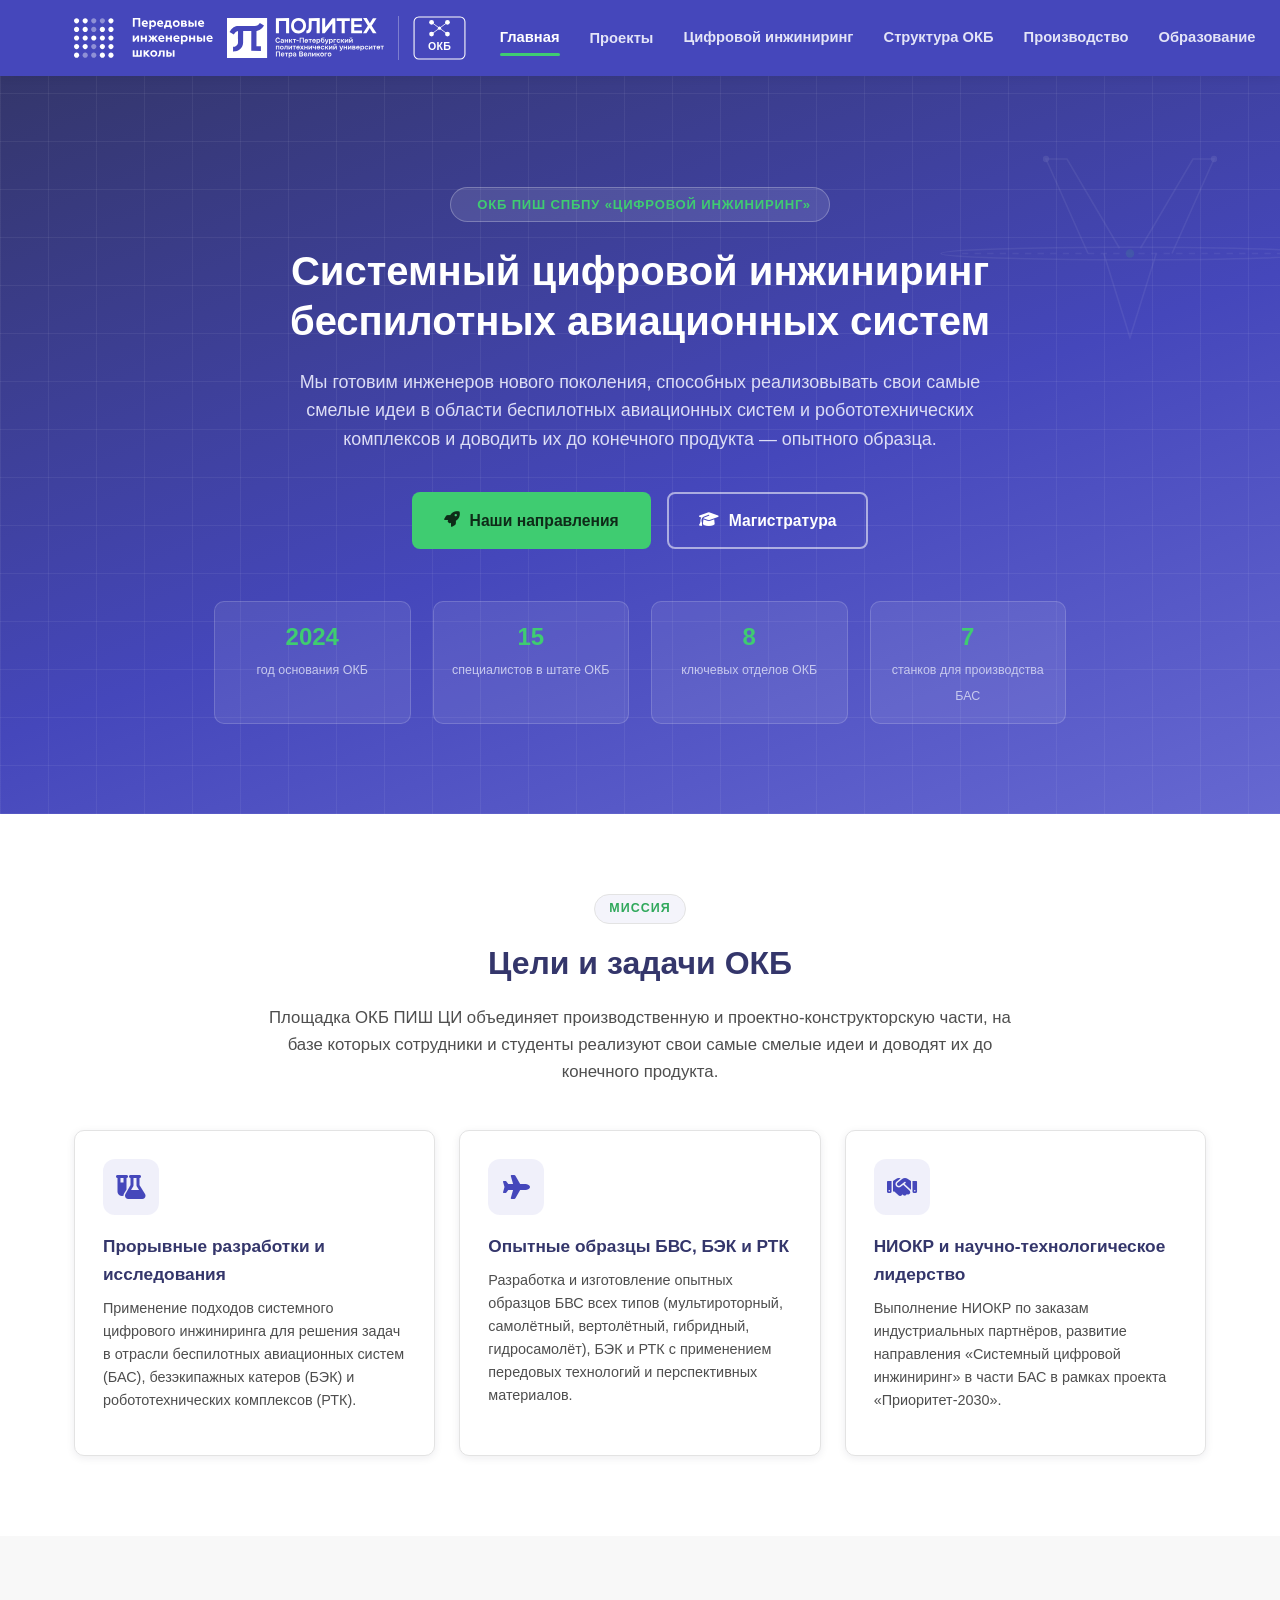
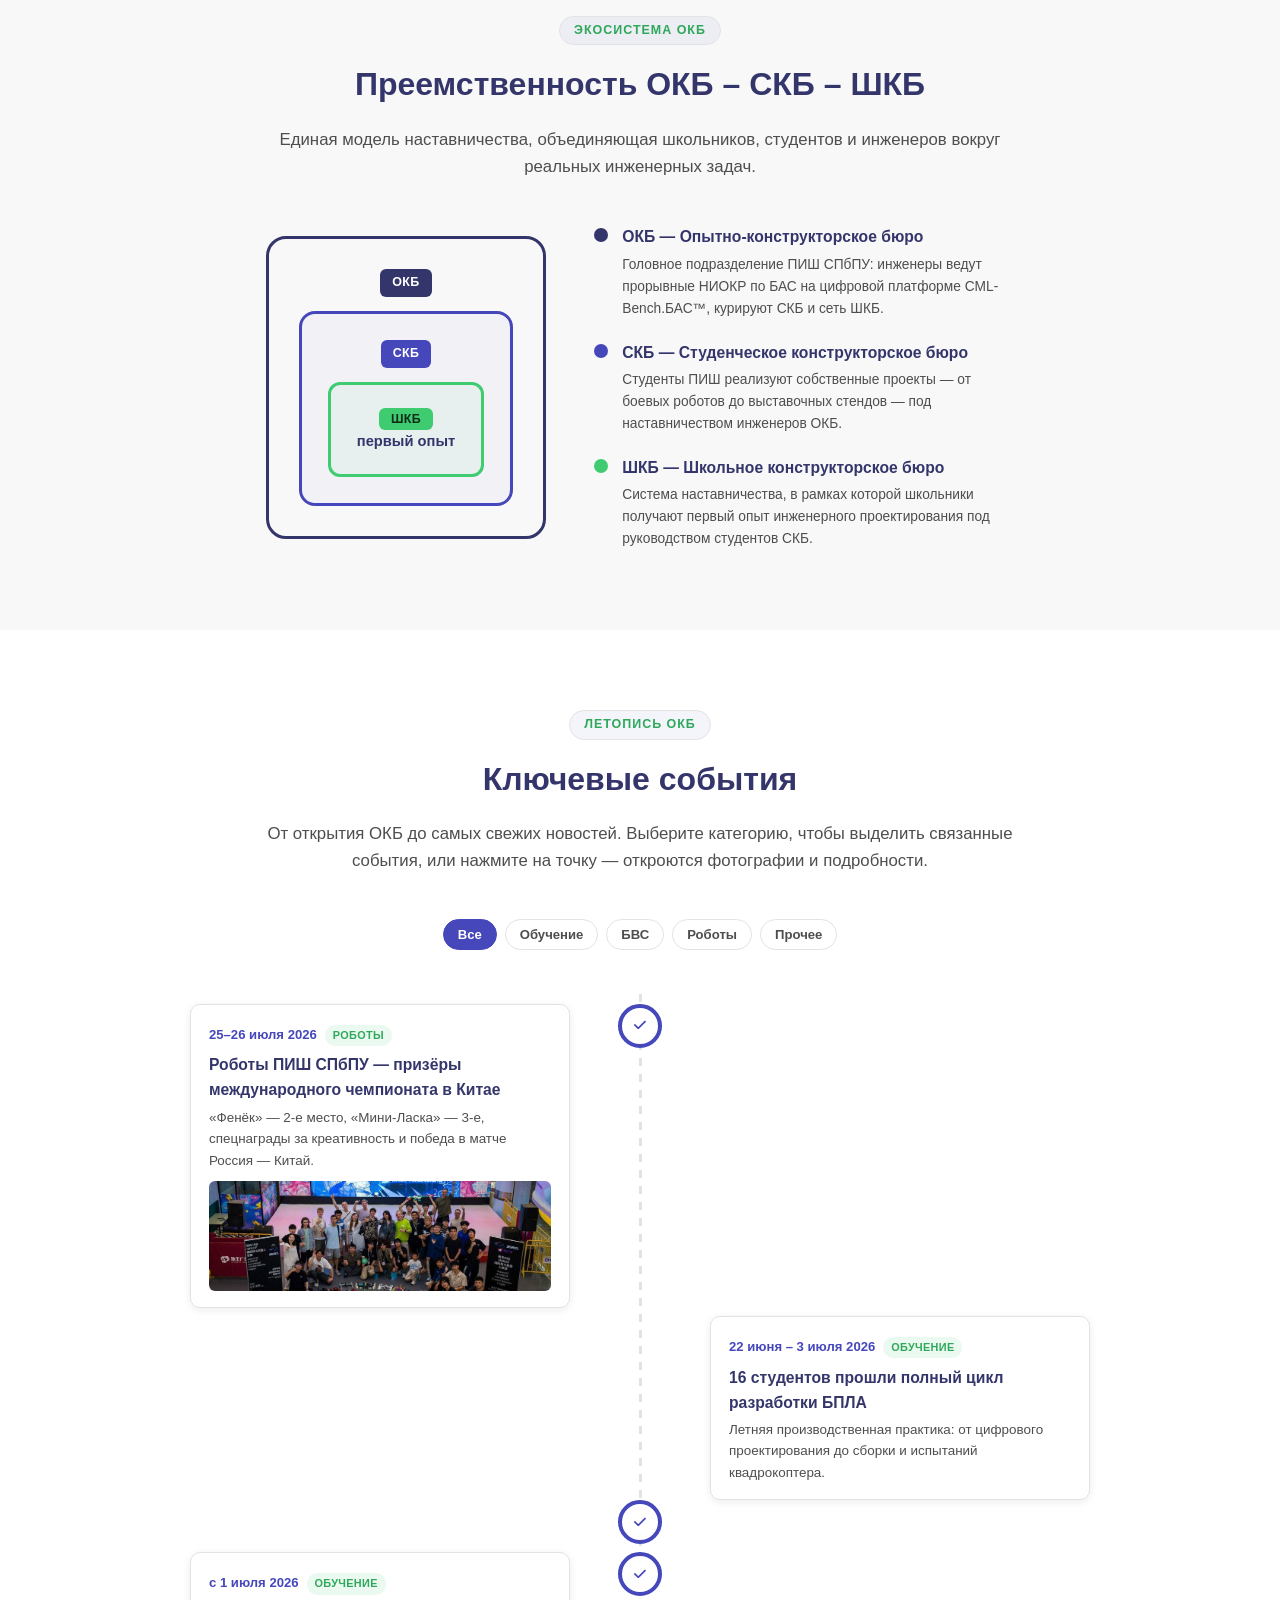
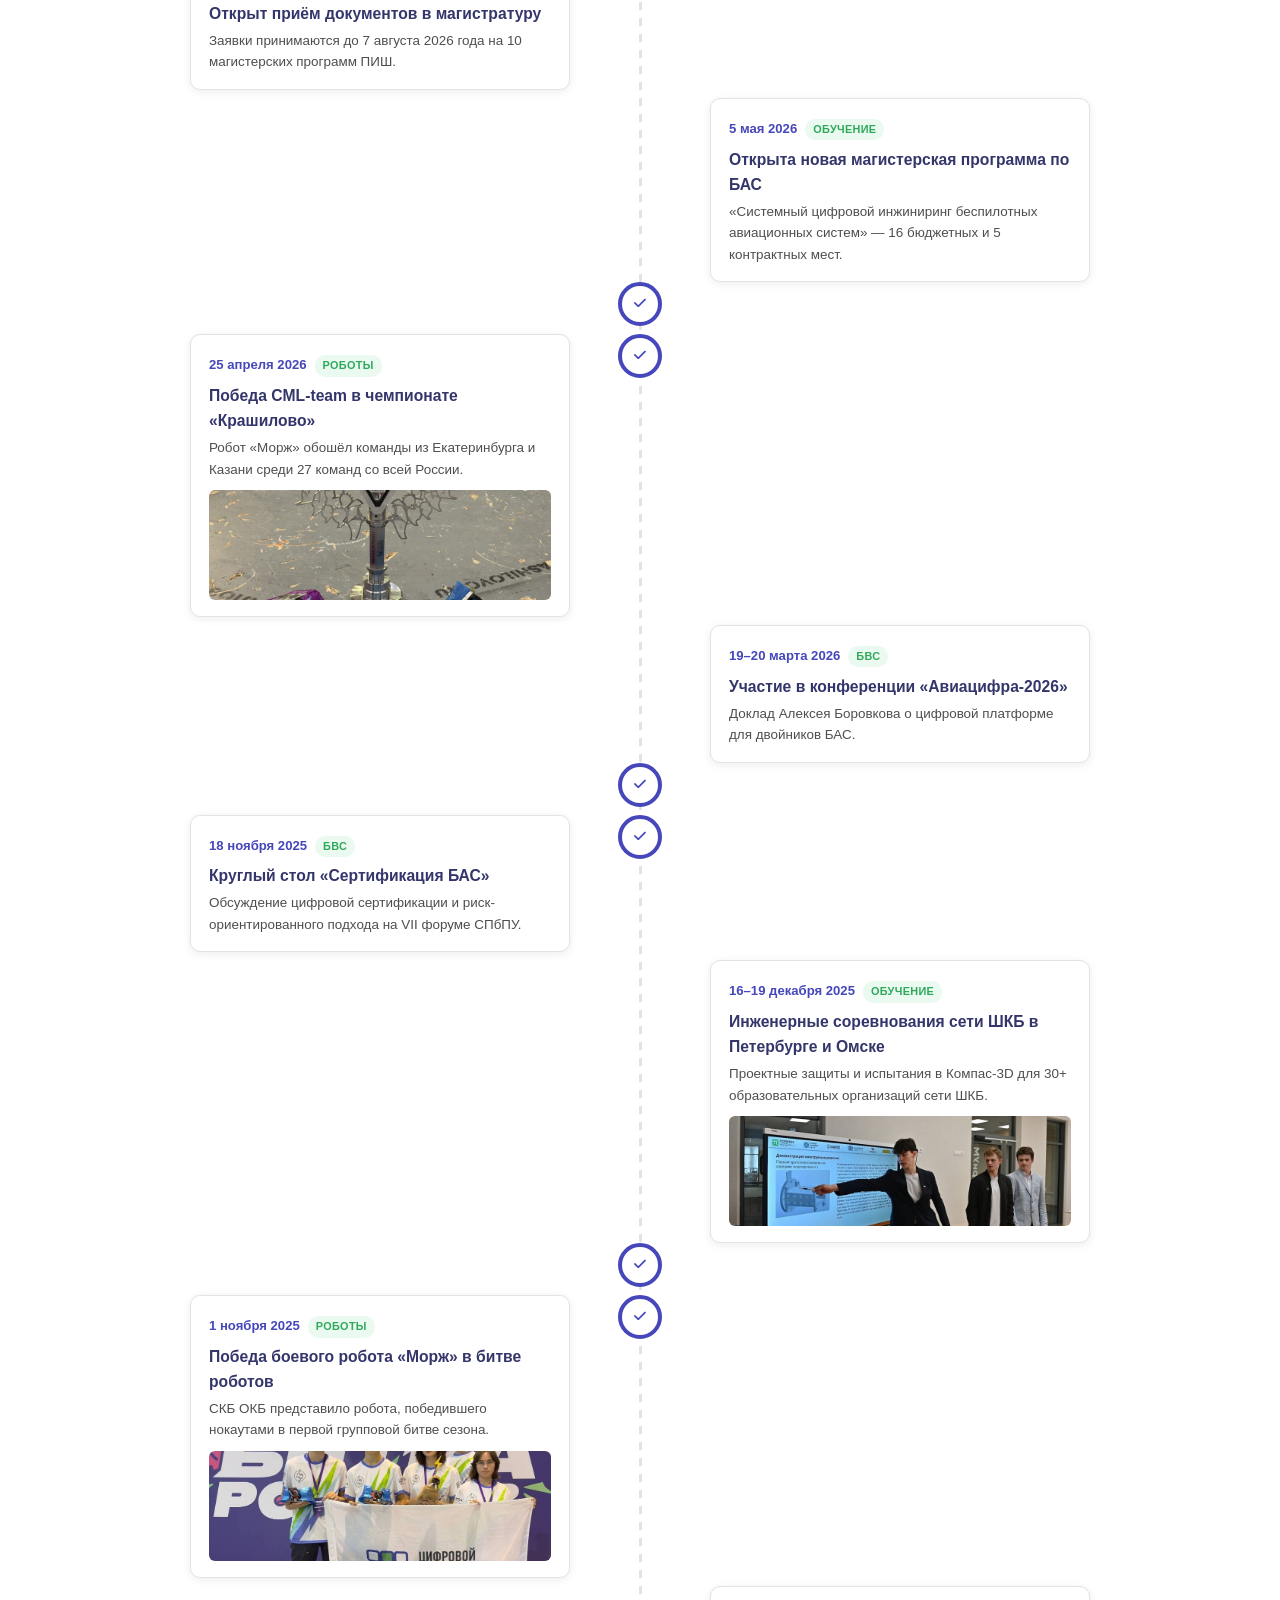
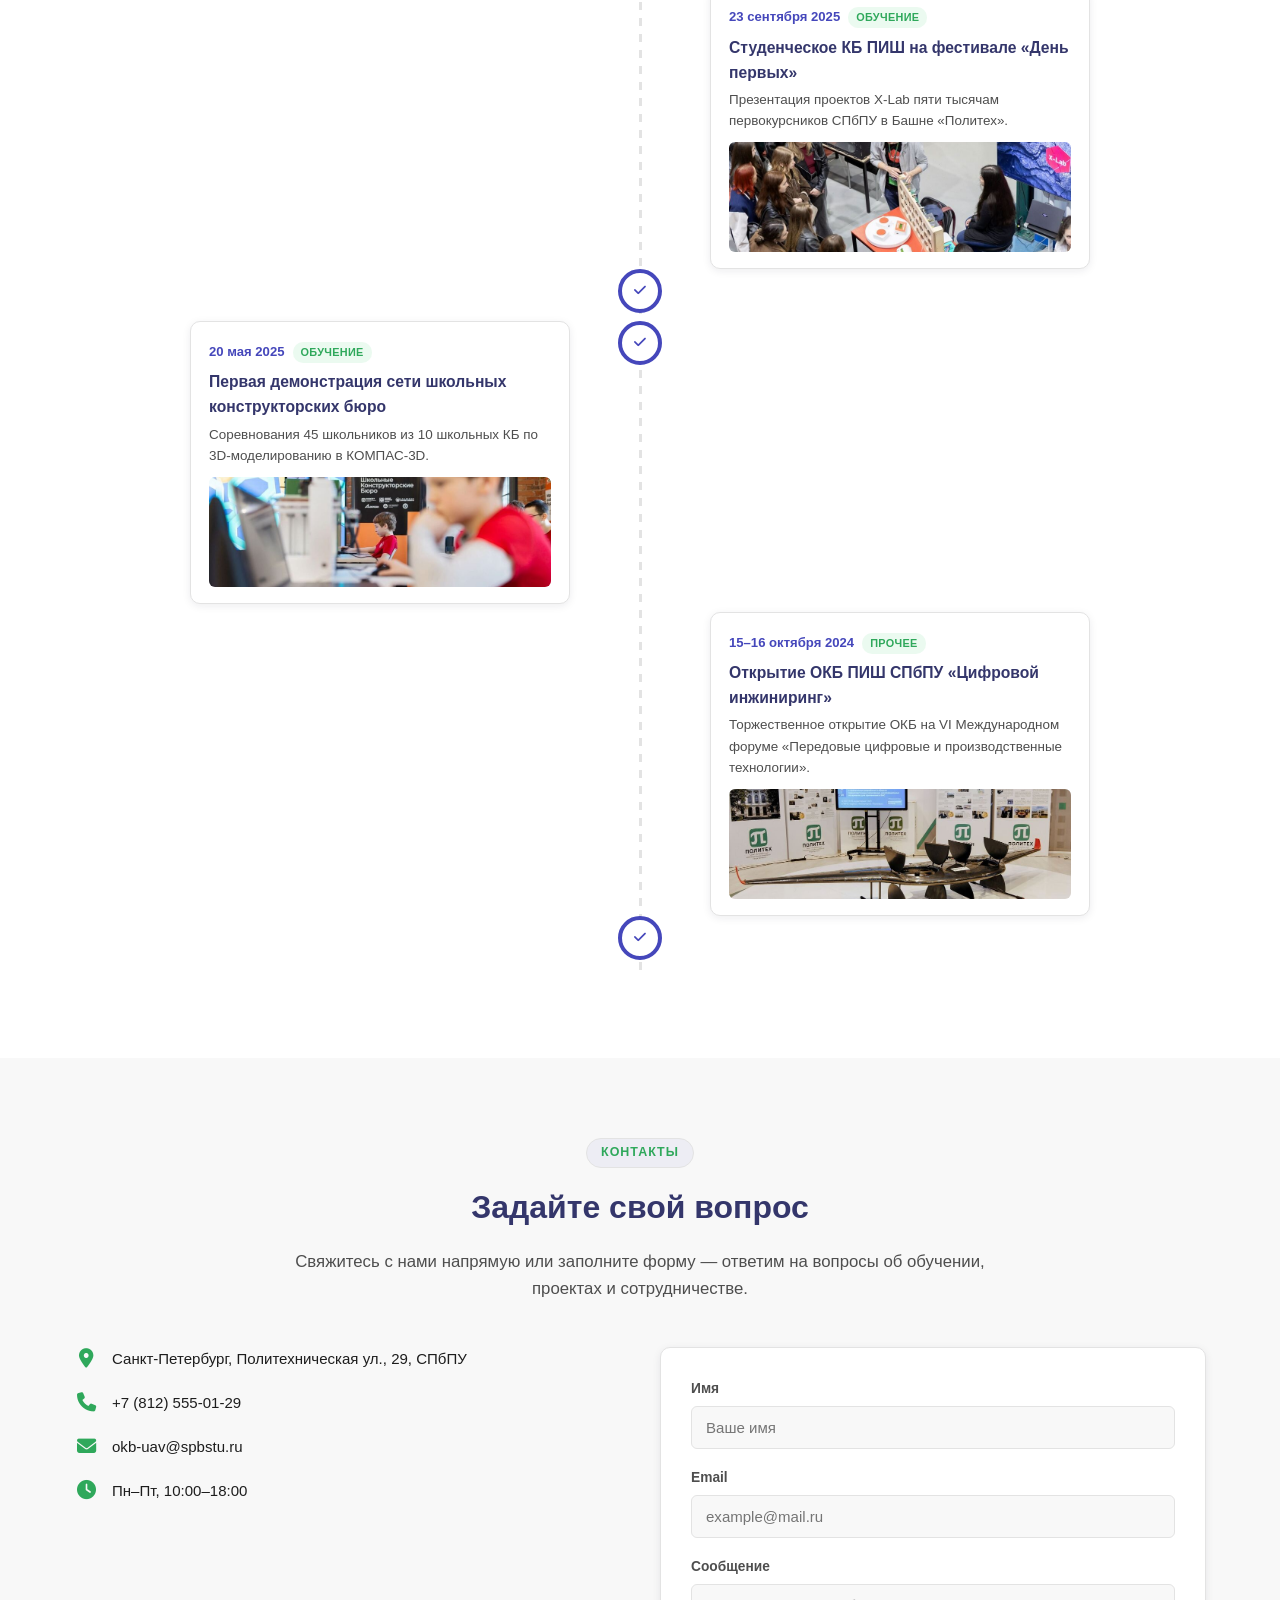
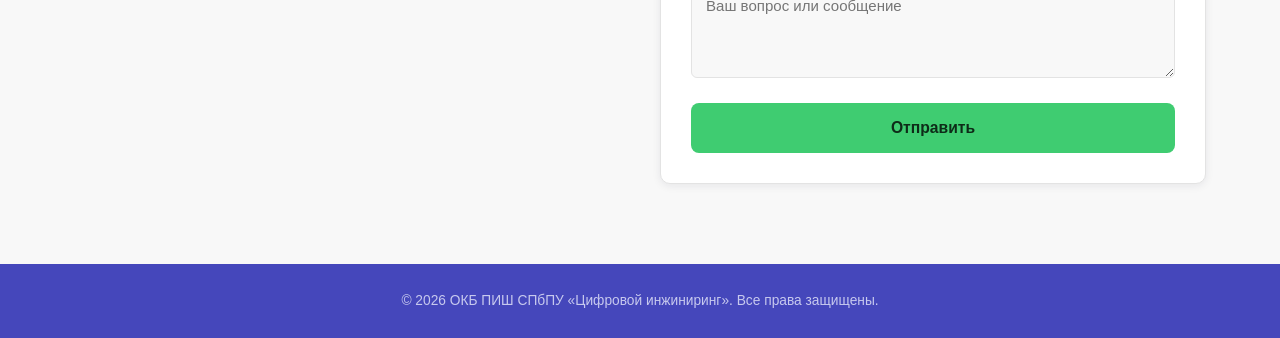
==== commit 0e85dff6: "Новость о призах CML-team в Китае, фото сотрудников, фиксы вёрстки - Главная: добавлена новость об A" ====
--- a/index.html
+++ b/index.html
@@ -233,6 +233,14 @@
 
 const milestones = [
   {
+    date:'25–26 июля 2026', sort:'2026-07-26', category:'robots',
+    title:'Роботы ПИШ СПбПУ — призёры международного чемпионата в Китае',
+    thumb:'assets/img/timeline/m6-china-1.jpg',
+    gallery:['assets/img/timeline/m6-china-1.jpg','assets/img/timeline/m6-china-4.jpg','assets/img/timeline/m6-china-2.jpg','assets/img/timeline/m6-china-3.jpg'],
+    short:'«Фенёк» — 2-е место, «Мини-Ласка» — 3-е, спецнаграды за креативность и победа в матче Россия — Китай.',
+    full:'Команда CML-team Передовой инженерной школы «Цифровой инжиниринг» Санкт-Петербургского политехнического университета Петра Великого стала призёром международного чемпионата по боевой робототехнике 2026 Aurora Combat Robotics Championship, прошедшего в Гуанчжоу (КНР). Об этом сообщила пресс-служба вуза.<br><br>Петербургские инженеры представили на соревнованиях четырёх боевых роботов: «Фенёк» и «Мини-Ласка» выступали в категории до 454 граммов, «Морж» и «Ласка» — в категории до 1,5 килограмма. По итогам турнира в лёгкой весовой категории робот «Фенёк» занял второе место, «Мини-Ласка» — третье.<br><br>Разработки ПИШ СПбПУ также удостоены специальных наград за самое креативное инженерное решение в обеих весовых категориях. Судьи и участники чемпионата отметили как технические характеристики российских машин, так и оригинальность их конструкции.<br><br>Отдельным событием турнира стал дружеский матч Россия — Китай, в котором страну представляли в том числе роботы «Морж» и «Ласка». По итогам серии поединков победу одержала российская сборная.<br><br>Как отметили в университете, соревнования отличались высокой интенсивностью: из-за мощных столкновений организаторам несколько раз приходилось останавливать бои, однако машины CML-team подтвердили надёжность и качество инженерных решений.<br><br>Aurora Combat Robotics Championship — международный чемпионат по боям роботов, собирающий инженерные команды университетов и технологических компаний из разных стран.'
+  },
+  {
     date:'22 июня – 3 июля 2026', sort:'2026-07-10', category:'training',
     title:'16 студентов прошли полный цикл разработки БПЛА',
     short:'Летняя производственная практика: от цифрового проектирования до сборки и испытаний квадрокоптера.',
--- a/assets/css/style.css
+++ b/assets/css/style.css
@@ -525,6 +525,10 @@
 .org-card.org-lead .org-role{color:#DCDDF5;}
 .org-card .org-role{font-size:.78rem;font-weight:700;text-transform:uppercase;letter-spacing:.03em;color:var(--color-text-muted);margin-bottom:4px;}
 .org-card .org-name{font-size:.95rem;font-weight:700;}
+.org-lead-photo{
+  width:64px;height:64px;border-radius:50%;object-fit:cover;margin:0 auto 10px;
+  display:block;border:2px solid rgba(255,255,255,0.5);
+}
 
 .org-dept-grid{display:grid;grid-template-columns:repeat(4,1fr);gap:16px;}
 @media (max-width:900px){.org-dept-grid{grid-template-columns:repeat(2,1fr);}}
@@ -543,6 +547,7 @@
   padding:16px;text-align:center;
 }
 .staff-card .staff-avatar{font-size:2.6rem;color:var(--color-primary);margin-bottom:8px;}
+.staff-card .staff-avatar img{width:64px;height:64px;border-radius:50%;object-fit:cover;display:block;margin:0 auto;}
 .staff-card h5{font-size:.9rem;margin-bottom:2px;color:var(--color-primary-dark);}
 .staff-card .staff-role{font-size:.74rem;color:var(--color-text-muted);margin-bottom:10px;min-height:2.2em;}
 .staff-card .staff-tenure{display:flex;gap:6px;margin-bottom:10px;}
